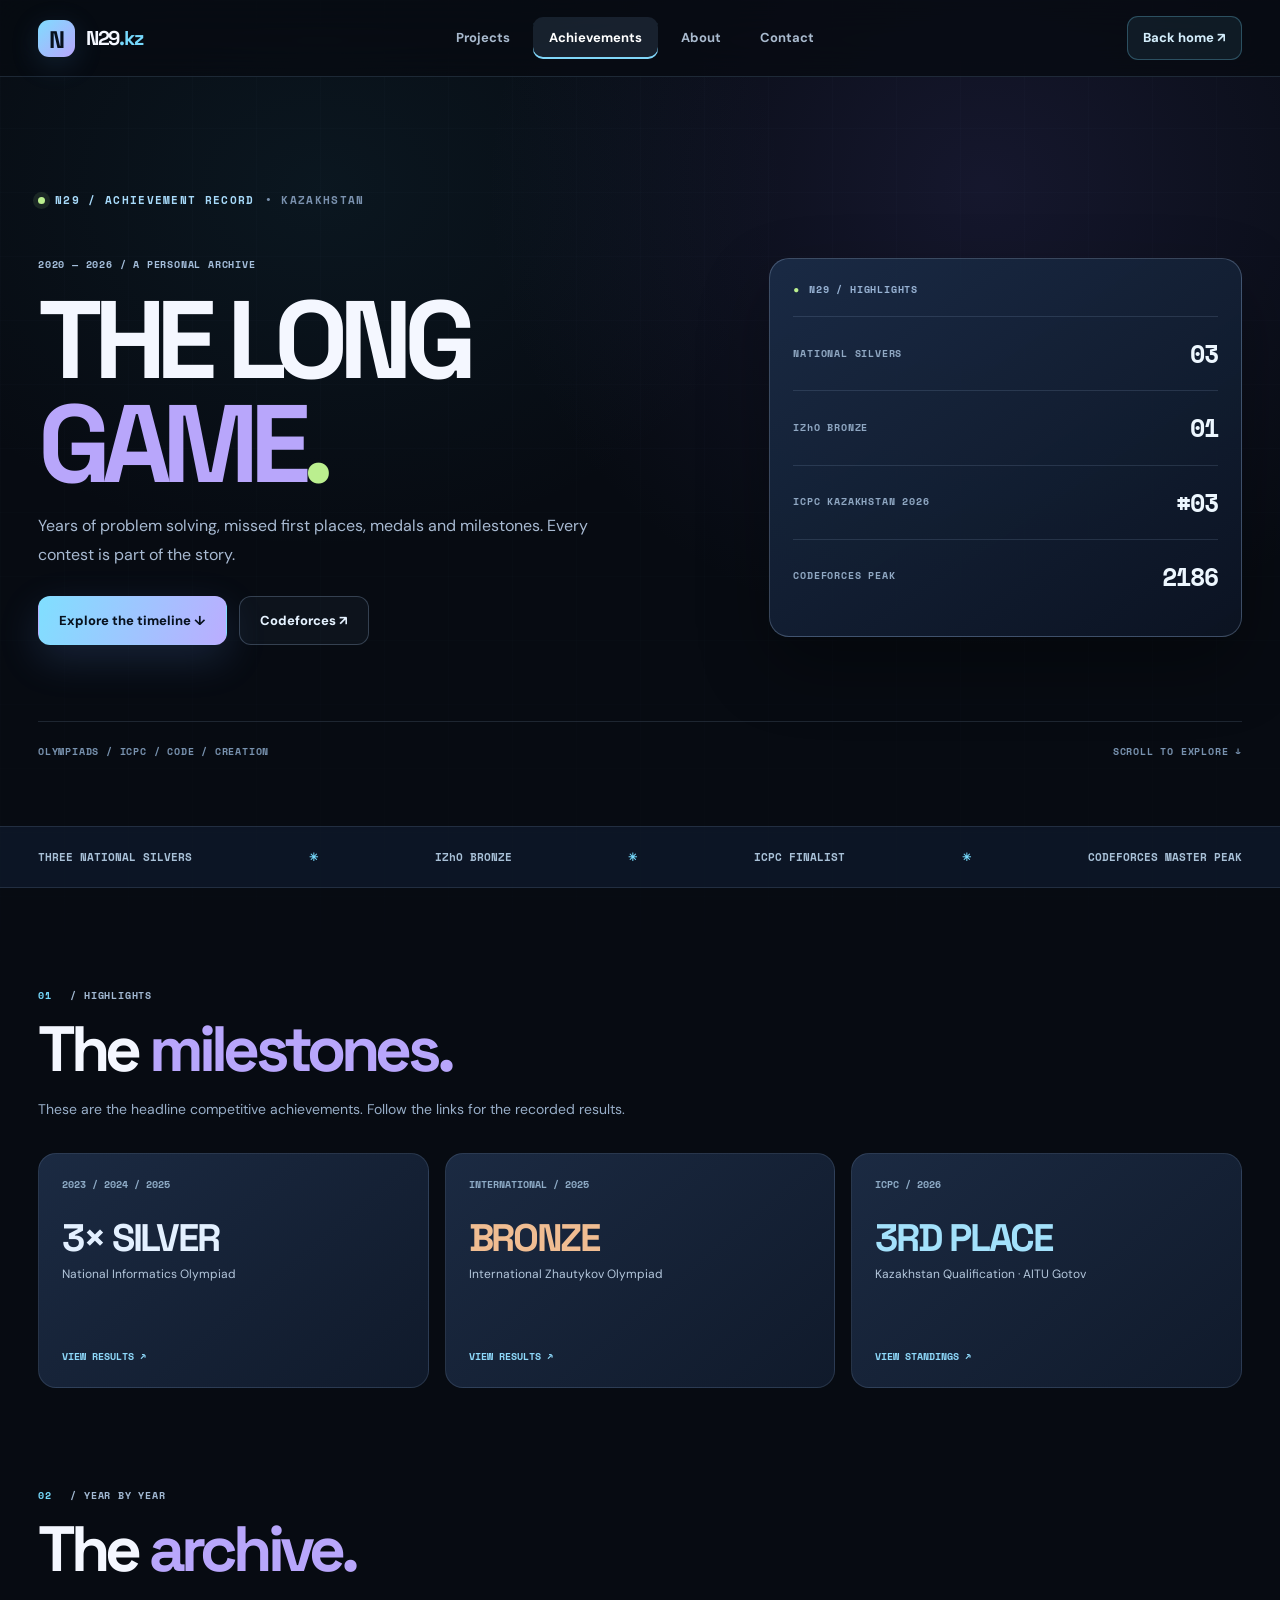
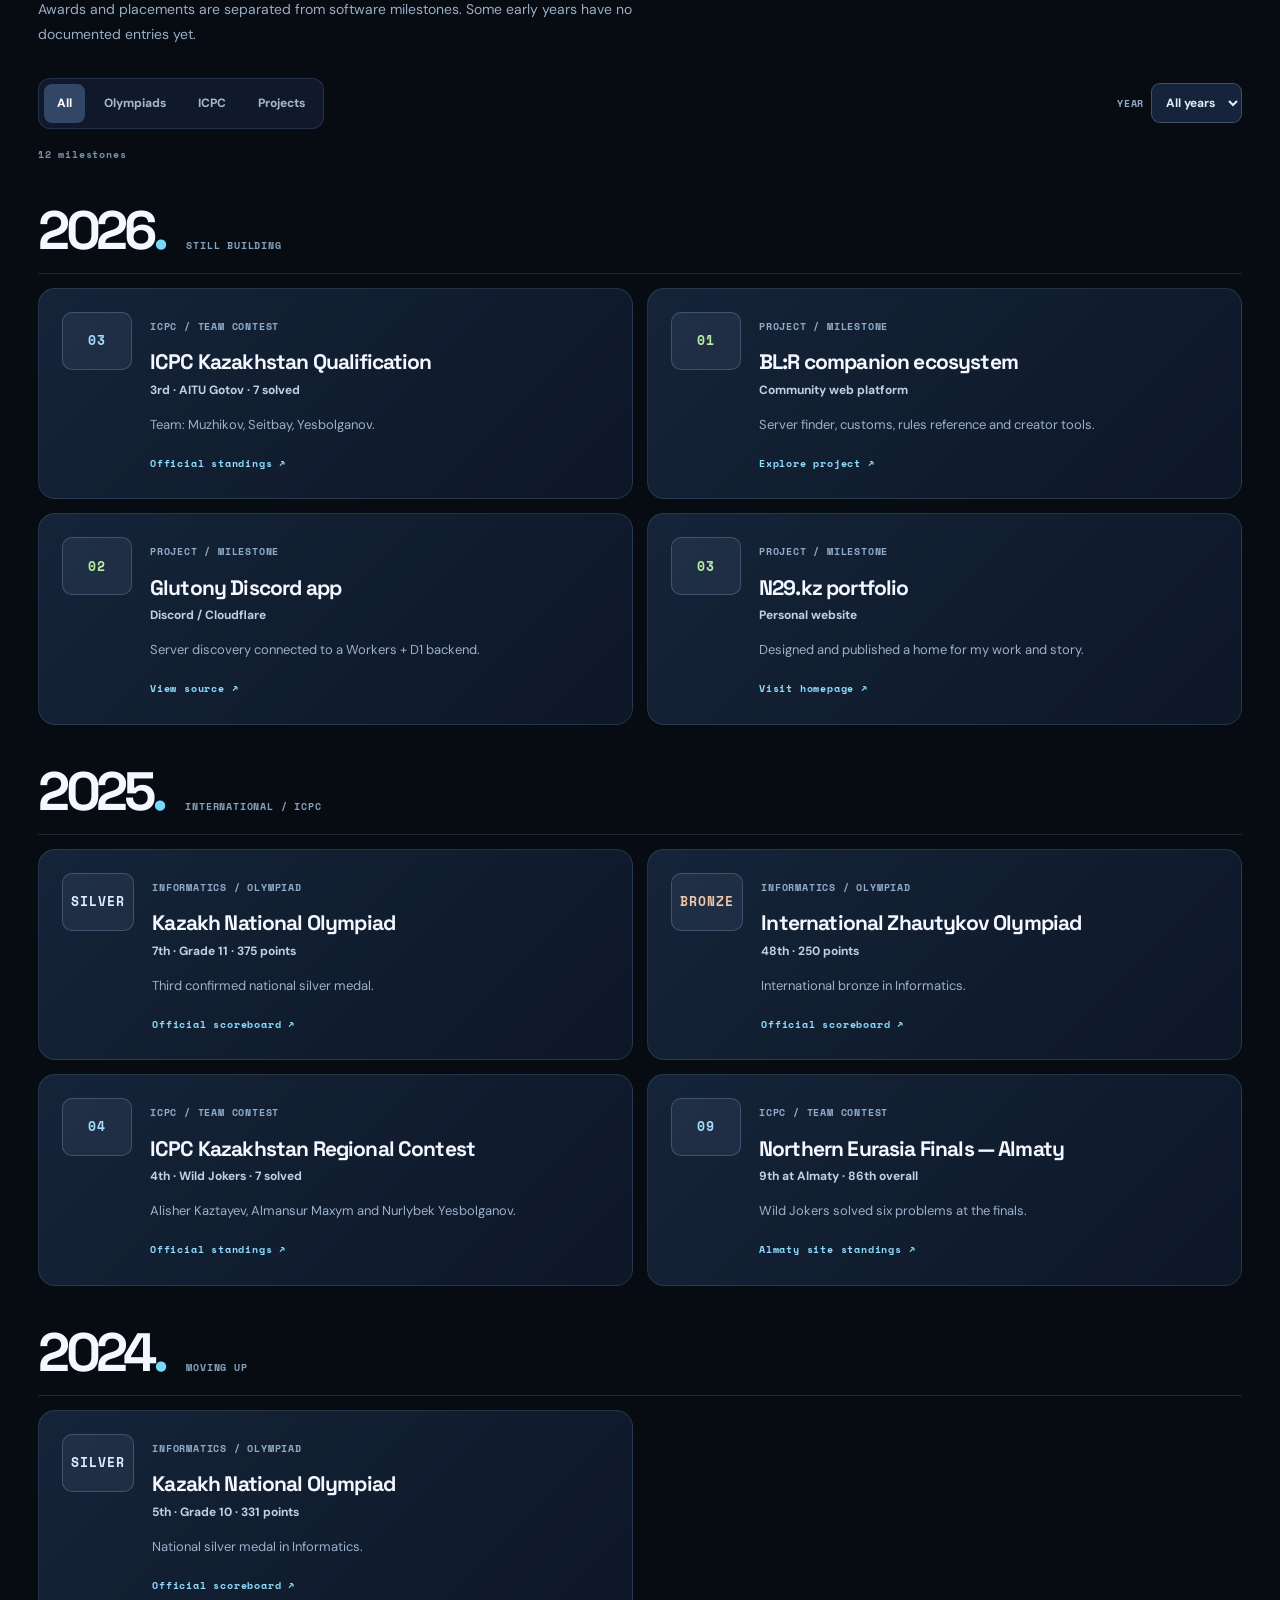
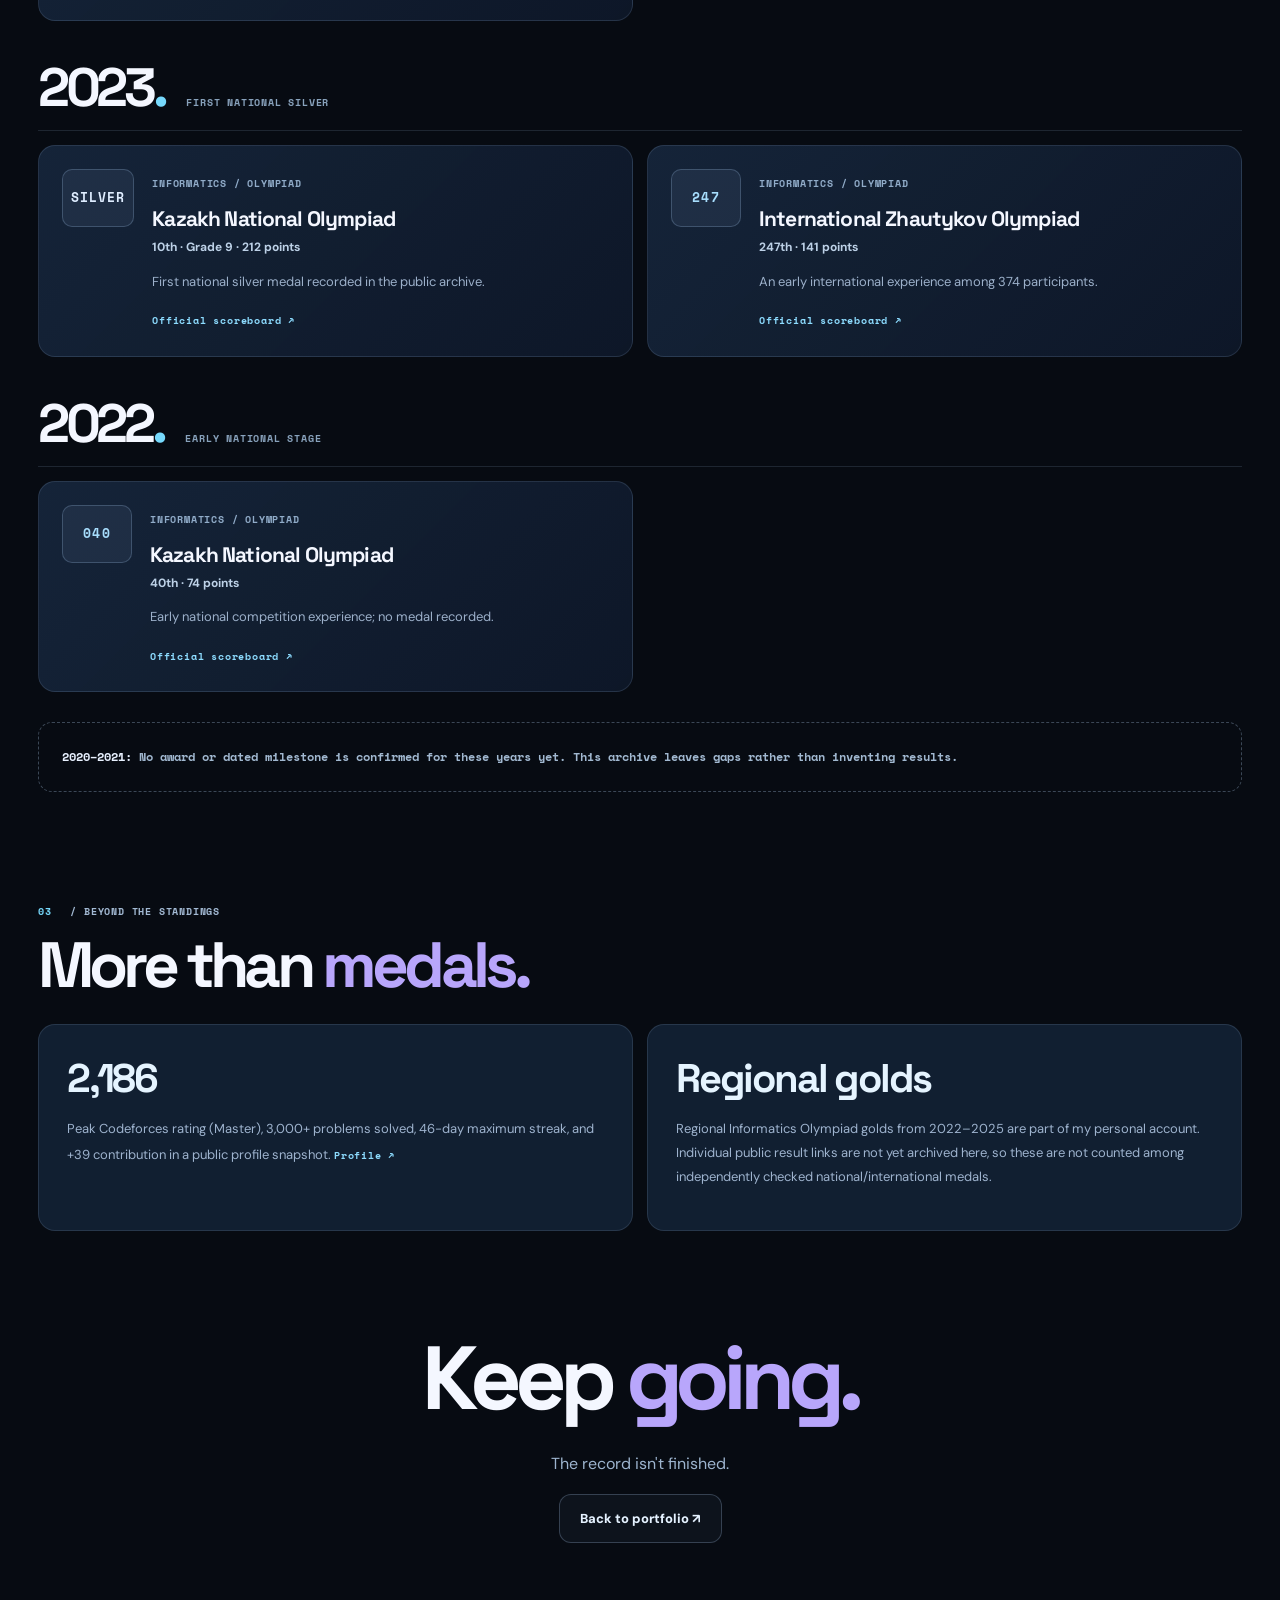
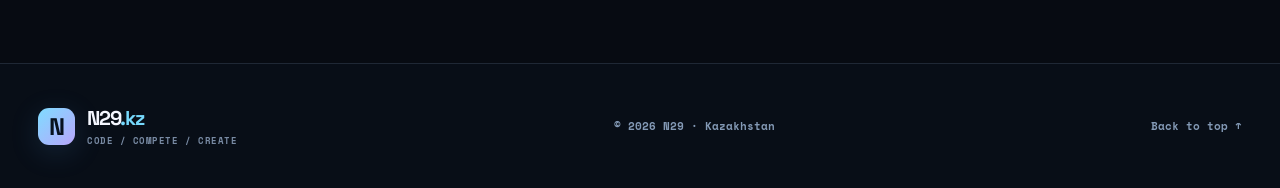
==== achievements/index.html @ 56d607f3 "Publish N29 achievements archive for 2020–2026" ====
<!doctype html><html lang="en"><head>
<meta charset="utf-8"><meta name="viewport" content="width=device-width,initial-scale=1"><meta name="color-scheme" content="dark"><meta name="theme-color" content="#070b12">
<meta name="description" content="Nurlybek Yesbolganov / N29: national silver medals, international bronze, ICPC results and projects — 2020 to 2026."><link rel="canonical" href="https://n29.kz/achievements/">
<meta property="og:type" content="website"><meta property="og:title" content="Achievements — N29"><meta property="og:url" content="https://n29.kz/achievements/"><meta property="og:image" content="https://n29.kz/assets/hunger.webp">
<title>Achievements / N29.kz</title><link rel="icon" type="image/svg+xml" href="/favicon.svg">
<link rel="preconnect" href="https://fonts.googleapis.com"><link rel="preconnect" href="https://fonts.gstatic.com" crossorigin>
<link href="https://fonts.googleapis.com/css2?family=DM+Sans:wght@400;500;600;700;800&family=Space+Grotesk:wght@400;500;600;700&family=Space+Mono:wght@400;700&display=swap" rel="stylesheet">
<link rel="stylesheet" href="/site.css?v=2"><link rel="stylesheet" href="/polish.css?v=3"><link rel="stylesheet" href="/achievements/achievements.css?v=1">
<script defer src="/achievements/achievements.js?v=1"></script></head>
<body class="achievements-page"><a class="skip" href="#main">Skip to achievements</a><div class="background-grid" aria-hidden="true"></div>
<header class="nav"><div class="wrap nav-inner"><a class="brand" href="/" aria-label="N29 homepage"><span class="brand-mark">N</span><span>N29<span class="brand-dot">.kz</span></span></a>
<nav class="nav-links" aria-label="Main navigation"><a href="/#work">Projects</a><a href="/achievements/" aria-current="page">Achievements</a><a href="/#about">About</a><a href="/#contact">Contact</a></nav>
<div class="nav-actions"><a class="nav-cta" href="/">Back home ↗</a></div></div></header>
<main id="main"><section class="wrap a-hero">
<div class="kicker"><span class="kicker-signal"></span> N29 / ACHIEVEMENT RECORD <span class="kicker-location">• KAZAKHSTAN</span></div>
<div class="a-hero-layout"><div><span class="a-eyebrow">2020 — 2026 / A PERSONAL ARCHIVE</span><h1>THE LONG<br><em>GAME<span class="point">.</span></em></h1>
<p class="a-intro">Years of problem solving, missed first places, medals and milestones. Every contest is part of the story.</p>
<div class="a-actions"><a class="button button-primary" href="#timeline">Explore the timeline ↓</a><a class="button button-outline" href="https://codeforces.com/profile/N29" target="_blank" rel="noopener noreferrer">Codeforces ↗</a></div></div>
<aside class="a-stats" aria-label="Achievement summary"><div class="a-stats-head">N29 / HIGHLIGHTS</div>
<div class="a-stats-row"><span>NATIONAL SILVERS</span><strong>03</strong></div>
<div class="a-stats-row"><span>IZhO BRONZE</span><strong>01</strong></div>
<div class="a-stats-row"><span>ICPC KAZAKHSTAN 2026</span><strong>#03</strong></div>
<div class="a-stats-row"><span>CODEFORCES PEAK</span><strong>2186</strong></div></aside></div>
<div class="a-hero-bottom"><span>OLYMPIADS / ICPC / CODE / CREATION</span><span>SCROLL TO EXPLORE ↓</span></div></section>
<div class="a-ticker"><div class="wrap"><span>THREE NATIONAL SILVERS</span><b>✳</b><span>IZhO BRONZE</span><b>✳</b><span>ICPC FINALIST</span><b>✳</b><span>CODEFORCES MASTER PEAK</span></div></div>
<section class="wrap a-section" aria-labelledby="highlights-title"><div class="a-section-meta"><b>01</b> / HIGHLIGHTS</div><h2 class="a-title" id="highlights-title">The <em>milestones.</em></h2>
<p class="a-section-desc">These are the headline competitive achievements. Follow the links for the recorded results.</p>
<div class="a-medals">
<a class="a-medal silver" href="https://scoreboard.bc-pf.org/en/results/informatics/national-olympiad/2025" target="_blank" rel="noopener noreferrer"><span>2023 / 2024 / 2025</span><strong>3× SILVER</strong><small>National Informatics Olympiad</small><i>VIEW RESULTS ↗</i></a>
<a class="a-medal bronze" href="https://scoreboard.bc-pf.org/en/results/informatics/international-zhautykov-olympiad/2025" target="_blank" rel="noopener noreferrer"><span>INTERNATIONAL / 2025</span><strong>BRONZE</strong><small>International Zhautykov Olympiad</small><i>VIEW RESULTS ↗</i></a>
<a class="a-medal icpc" href="https://esep-old.cpfed.kz/contest/8icpc26/ranking/" target="_blank" rel="noopener noreferrer"><span>ICPC / 2026</span><strong>3RD PLACE</strong><small>Kazakhstan Qualification · AITU Gotov</small><i>VIEW STANDINGS ↗</i></a></div></section>
<section class="wrap a-section" id="timeline" aria-labelledby="timeline-title"><div class="a-section-meta"><b>02</b> / YEAR BY YEAR</div><h2 class="a-title" id="timeline-title">The <em>archive.</em></h2>
<p class="a-section-desc">Awards and placements are separated from software milestones. Some early years have no documented entries yet.</p>
<div class="a-filters"><div class="a-categories" role="group" aria-label="Filter by achievement type">
<button type="button" aria-pressed="true" data-category-filter="all">All</button><button type="button" aria-pressed="false" data-category-filter="olympiad">Olympiads</button>
<button type="button" aria-pressed="false" data-category-filter="icpc">ICPC</button><button type="button" aria-pressed="false" data-category-filter="projects">Projects</button></div>
<label for="a-year-select">YEAR <select id="a-year-select"><option value="all">All years</option><option value="2026">2026</option><option value="2025">2025</option><option value="2024">2024</option><option value="2023">2023</option><option value="2022">2022</option><option value="2021">2021</option><option value="2020">2020</option></select></label></div>
<p class="a-count" id="a-count" aria-live="polite">12 milestones</p><div id="a-records"><section class="a-year" data-year-group="2026" aria-labelledby="year-2026"><div class="a-year-header"><h3 id="year-2026">2026<span>.</span></h3><span class="a-year-label">STILL BUILDING</span></div><div class="a-card-grid"><article class="a-card" data-achievement data-year="2026" data-category="icpc" data-type="place"><div class="a-rank">03</div><div class="a-card-body"><span class="a-tag">ICPC / TEAM CONTEST</span><h4>ICPC Kazakhstan Qualification</h4><small>3rd · AITU Gotov · 7 solved</small><p>Team: Muzhikov, Seitbay, Yesbolganov.</p><a class="a-proof" href="https://esep-old.cpfed.kz/contest/8icpc26/ranking/" target="_blank" rel="noopener noreferrer">Official standings ↗</a></div></article><article class="a-card" data-achievement data-year="2026" data-category="projects" data-type="project"><div class="a-rank">01</div><div class="a-card-body"><span class="a-tag">PROJECT / MILESTONE</span><h4>BL:R companion ecosystem</h4><small>Community web platform</small><p>Server finder, customs, rules reference and creator tools.</p><a class="a-proof" href="https://blr.n29.kz/" target="_blank" rel="noopener noreferrer">Explore project ↗</a></div></article><article class="a-card" data-achievement data-year="2026" data-category="projects" data-type="project"><div class="a-rank">02</div><div class="a-card-body"><span class="a-tag">PROJECT / MILESTONE</span><h4>Glutony Discord app</h4><small>Discord / Cloudflare</small><p>Server discovery connected to a Workers + D1 backend.</p><a class="a-proof" href="https://github.com/N29dev/Glutony" target="_blank" rel="noopener noreferrer">View source ↗</a></div></article><article class="a-card" data-achievement data-year="2026" data-category="projects" data-type="project"><div class="a-rank">03</div><div class="a-card-body"><span class="a-tag">PROJECT / MILESTONE</span><h4>N29.kz portfolio</h4><small>Personal website</small><p>Designed and published a home for my work and story.</p><a class="a-proof" href="https://n29.kz/" >Visit homepage ↗</a></div></article></div></section><section class="a-year" data-year-group="2025" aria-labelledby="year-2025"><div class="a-year-header"><h3 id="year-2025">2025<span>.</span></h3><span class="a-year-label">INTERNATIONAL / ICPC</span></div><div class="a-card-grid"><article class="a-card" data-achievement data-year="2025" data-category="olympiad" data-type="silver"><div class="a-rank">SILVER</div><div class="a-card-body"><span class="a-tag">INFORMATICS / OLYMPIAD</span><h4>Kazakh National Olympiad</h4><small>7th · Grade 11 · 375 points</small><p>Third confirmed national silver medal.</p><a class="a-proof" href="https://scoreboard.bc-pf.org/en/results/informatics/national-olympiad/2025" target="_blank" rel="noopener noreferrer">Official scoreboard ↗</a></div></article><article class="a-card" data-achievement data-year="2025" data-category="olympiad" data-type="bronze"><div class="a-rank">BRONZE</div><div class="a-card-body"><span class="a-tag">INFORMATICS / OLYMPIAD</span><h4>International Zhautykov Olympiad</h4><small>48th · 250 points</small><p>International bronze in Informatics.</p><a class="a-proof" href="https://scoreboard.bc-pf.org/en/results/informatics/international-zhautykov-olympiad/2025" target="_blank" rel="noopener noreferrer">Official scoreboard ↗</a></div></article><article class="a-card" data-achievement data-year="2025" data-category="icpc" data-type="place"><div class="a-rank">04</div><div class="a-card-body"><span class="a-tag">ICPC / TEAM CONTEST</span><h4>ICPC Kazakhstan Regional Contest</h4><small>4th · Wild Jokers · 7 solved</small><p>Alisher Kaztayev, Almansur Maxym and Nurlybek Yesbolganov.</p><a class="a-proof" href="https://neerc.ifmo.ru/archive/2025/kazakhstan/standings.html" target="_blank" rel="noopener noreferrer">Official standings ↗</a></div></article><article class="a-card" data-achievement data-year="2025" data-category="icpc" data-type="place"><div class="a-rank">09</div><div class="a-card-body"><span class="a-tag">ICPC / TEAM CONTEST</span><h4>Northern Eurasia Finals — Almaty</h4><small>9th at Almaty · 86th overall</small><p>Wild Jokers solved six problems at the finals.</p><a class="a-proof" href="https://nerc.itmo.ru/archive/2025/standings-kaz.html" target="_blank" rel="noopener noreferrer">Almaty site standings ↗</a></div></article></div></section><section class="a-year" data-year-group="2024" aria-labelledby="year-2024"><div class="a-year-header"><h3 id="year-2024">2024<span>.</span></h3><span class="a-year-label">MOVING UP</span></div><div class="a-card-grid"><article class="a-card" data-achievement data-year="2024" data-category="olympiad" data-type="silver"><div class="a-rank">SILVER</div><div class="a-card-body"><span class="a-tag">INFORMATICS / OLYMPIAD</span><h4>Kazakh National Olympiad</h4><small>5th · Grade 10 · 331 points</small><p>National silver medal in Informatics.</p><a class="a-proof" href="https://scoreboard.bc-pf.org/en/results/informatics/national-olympiad/2024" target="_blank" rel="noopener noreferrer">Official scoreboard ↗</a></div></article></div></section><section class="a-year" data-year-group="2023" aria-labelledby="year-2023"><div class="a-year-header"><h3 id="year-2023">2023<span>.</span></h3><span class="a-year-label">FIRST NATIONAL SILVER</span></div><div class="a-card-grid"><article class="a-card" data-achievement data-year="2023" data-category="olympiad" data-type="silver"><div class="a-rank">SILVER</div><div class="a-card-body"><span class="a-tag">INFORMATICS / OLYMPIAD</span><h4>Kazakh National Olympiad</h4><small>10th · Grade 9 · 212 points</small><p>First national silver medal recorded in the public archive.</p><a class="a-proof" href="https://scoreboard.bc-pf.org/en/results/informatics/national-olympiad/2023" target="_blank" rel="noopener noreferrer">Official scoreboard ↗</a></div></article><article class="a-card" data-achievement data-year="2023" data-category="olympiad" data-type="participation"><div class="a-rank">247</div><div class="a-card-body"><span class="a-tag">INFORMATICS / OLYMPIAD</span><h4>International Zhautykov Olympiad</h4><small>247th · 141 points</small><p>An early international experience among 374 participants.</p><a class="a-proof" href="https://scoreboard.bc-pf.org/en/results/informatics/international-zhautykov-olympiad/2023" target="_blank" rel="noopener noreferrer">Official scoreboard ↗</a></div></article></div></section><section class="a-year" data-year-group="2022" aria-labelledby="year-2022"><div class="a-year-header"><h3 id="year-2022">2022<span>.</span></h3><span class="a-year-label">EARLY NATIONAL STAGE</span></div><div class="a-card-grid"><article class="a-card" data-achievement data-year="2022" data-category="olympiad" data-type="participation"><div class="a-rank">040</div><div class="a-card-body"><span class="a-tag">INFORMATICS / OLYMPIAD</span><h4>Kazakh National Olympiad</h4><small>40th · 74 points</small><p>Early national competition experience; no medal recorded.</p><a class="a-proof" href="https://scoreboard.bc-pf.org/en/results/informatics/national-olympiad/2022" target="_blank" rel="noopener noreferrer">Official scoreboard ↗</a></div></article></div></section></div>
<div class="a-empty" id="a-empty" hidden><strong>No documented milestone for this selection yet.</strong><p>The earliest records are still incomplete.</p><button id="a-reset" type="button">Show all ↗</button></div>
<p class="a-note"><strong>2020–2021:</strong> No award or dated milestone is confirmed for these years yet. This archive leaves gaps rather than inventing results.</p></section>
<section class="wrap a-section" aria-labelledby="extra-title"><div class="a-section-meta"><b>03</b> / BEYOND THE STANDINGS</div><h2 class="a-title" id="extra-title">More than <em>medals.</em></h2>
<div class="a-extra-grid"><article class="a-extra-card"><strong>2,186</strong><p>Peak Codeforces rating (Master), 3,000+ problems solved, 46-day maximum streak, and +39 contribution in a public profile snapshot. <a class="a-proof" href="https://codeforces.com/profile/N29" target="_blank" rel="noopener noreferrer">Profile ↗</a></p></article>
<article class="a-extra-card"><strong>Regional golds</strong><p>Regional Informatics Olympiad golds from 2022–2025 are part of my personal account. Individual public result links are not yet archived here, so these are not counted among independently checked national/international medals.</p></article>
</div></section>
<section class="wrap a-ending"><h2>Keep <em>going.</em></h2><p>The record isn't finished.</p><a class="button button-outline" href="/">Back to portfolio ↗</a></section></main>
<footer class="footer"><div class="wrap footer-inner"><div class="footer-signature"><span class="brand-mark">N</span><span>N29<span class="point">.kz</span><small>CODE / COMPETE / CREATE</small></span></div><p>© <span id="year">2026</span> N29 · Kazakhstan</p><a href="#main">Back to top ↑</a></div></footer></body></html>
---- site.css ----
/* N29 / personal portfolio — visual foundation */
:root {
  --bg:#070b12; --bg2:#0c121e; --surface:#111a2a; --surface2:#142136;
  --line:rgba(187,214,250,.13); --line-strong:rgba(187,214,250,.25);
  --text:#f4f7ff; --muted:#98a9be; --soft:#c4d2e4;
  --cyan:#76d9fc; --lavender:#b8a6fb; --lime:#bbef8f;
  --mono:"Space Mono",ui-monospace,monospace; --heading:"Space Grotesk",sans-serif;
  --body:"DM Sans",sans-serif;
}
* {box-sizing:border-box}
html {scroll-behavior:smooth;scroll-padding-top:88px}
body {min-width:320px;margin:0;color:var(--text);background:var(--bg);font-family:var(--body);line-height:1.65;-webkit-font-smoothing:antialiased;overflow-x:clip}
a {color:inherit;text-decoration:none}
button {font:inherit;cursor:pointer}
img {display:block;max-width:100%}
::selection {background:rgba(118,217,252,.3);color:white}
:focus-visible {outline:3px solid var(--cyan);outline-offset:4px}
[hidden] {display:none!important}
.wrap {width:min(1220px,calc(100% - 76px));margin-inline:auto}
.skip {position:fixed;left:12px;top:-70px;padding:11px 15px;color:#08101c;background:var(--cyan);z-index:100;border-radius:10px;font-weight:800}
.skip:focus {top:12px}
.scroll-progress {position:fixed;left:0;top:0;width:0;height:3px;background:linear-gradient(90deg,var(--cyan),var(--lavender),var(--lime));z-index:200;pointer-events:none}
.background-grid {position:absolute;z-index:-1;pointer-events:none;inset:0 0 auto;height:1180px;
 background:radial-gradient(ellipse 52% 56% at 77% 17%,rgba(79,72,155,.20),transparent 75%),
 radial-gradient(ellipse 52% 47% at 25% 17%,rgba(37,107,132,.12),transparent 70%);}
.background-grid:after {content:"";position:absolute;inset:0;opacity:.27;
 background-image:linear-gradient(rgba(169,212,255,.06) 1px,transparent 1px),linear-gradient(90deg,rgba(169,212,255,.06) 1px,transparent 1px);
 background-size:64px 64px;mask-image:linear-gradient(#000 0%,rgba(0,0,0,.7) 54%,transparent 100%);}

/* Navigation */
.nav {position:sticky;top:0;z-index:60;background:rgba(7,11,18,.77);border-bottom:1px solid rgba(180,212,255,.09);backdrop-filter:blur(19px);-webkit-backdrop-filter:blur(19px)}
.nav-inner {display:flex;justify-content:space-between;align-items:center;gap:30px;min-height:76px}
.brand {display:flex;align-items:center;gap:11px;font-family:var(--heading);font-size:20px;font-weight:700;letter-spacing:-.065em;white-space:nowrap}
.brand-mark {width:37px;height:37px;display:grid;place-items:center;border-radius:11px;background:linear-gradient(135deg,#7fdcff,#b8a6fb);color:#07111e;font-family:var(--heading);font-size:24px;font-weight:700;box-shadow:0 7px 29px rgba(76,139,204,.18)}
.brand-dot,.point {color:var(--cyan)}
.nav-links {display:flex;align-items:center;gap:7px;margin-inline:auto}
.nav-links a {font-size:13px;font-weight:700;color:#a9bace;padding:10px 16px;border-radius:10px;transition:color .18s,background .18s}
.nav-links a:hover,.nav-links a[aria-current="location"] {color:#f8fbff;background:rgba(149,187,246,.10)}
.nav-cta {display:inline-flex;align-items:center;gap:16px;background:rgba(117,217,251,.08);color:#d3edfb;border:1px solid rgba(117,217,251,.28);padding:10px 15px;border-radius:11px;font-weight:800;font-size:13px;white-space:nowrap;transition:background .2s,border-color .2s}
.nav-cta:hover {background:rgba(117,217,251,.16);border-color:rgba(117,217,251,.5)}

/* First screen */
.hero {min-height:min(870px,calc(100svh - 77px));display:grid;grid-template-columns:minmax(0,1.06fr) minmax(320px,.76fr);column-gap:clamp(28px,5vw,95px);row-gap:30px;align-items:center;position:relative;padding-top:68px;padding-bottom:89px}
.hero-copy {min-width:0;position:relative;z-index:2}
.kicker,.eyebrow,.hero-intro,.contact-kicker {font:700 11px/1.6 var(--mono);letter-spacing:.12em}
.kicker {display:flex;align-items:center;gap:10px;color:#a7dafa;flex-wrap:wrap}
.kicker-signal,.online-pip {width:7px;height:7px;border-radius:50%;background:var(--lime);box-shadow:0 0 0 5px rgba(187,239,143,.10);display:inline-block;flex-shrink:0}
.kicker-location {color:#7a91ae;white-space:nowrap}
.hero-intro {margin:42px 0 9px;color:#9badc9}
.hero h1 {margin:0;font:700 clamp(62px,7.6vw,116px)/.99 var(--heading);letter-spacing:-.095em;max-width:800px}
.hero h1 em {font-style:normal;color:var(--lavender)}
.hero h1 em .point {color:var(--lime)}
.hero-text {max-width:548px;margin:29px 0 0;font-size:16px;line-height:1.85;color:#a9bbd2}
.hero-actions {display:flex;align-items:center;flex-wrap:wrap;gap:12px;margin-top:32px}
.button {display:inline-flex;justify-content:center;align-items:center;gap:20px;min-height:49px;padding:13px 20px;border:1px solid transparent;border-radius:12px;font-size:13px;font-weight:800;transition:transform .2s,filter .2s,background .2s,border-color .2s}
.button:hover {transform:translateY(-3px)}
.button-primary {background:linear-gradient(110deg,#80dfff,#bbadff);color:#07111e;box-shadow:0 14px 40px rgba(98,144,229,.19)}
.button-outline {color:#e5f2ff;background:rgba(166,195,244,.045);border-color:rgba(178,209,251,.24)}
.button-outline:hover {background:rgba(166,195,244,.12);border-color:rgba(178,209,251,.43)}
.hero-tags {display:flex;gap:9px;flex-wrap:wrap;margin-top:37px}
.hero-tags span {font:600 11px var(--mono);color:#92a7c1;border:1px solid rgba(186,211,246,.13);border-radius:99px;padding:7px 11px;background:rgba(14,25,42,.47)}
.hero-art {align-self:center;position:relative;min-width:0;max-width:475px;width:100%;justify-self:end}
.art-outer {position:relative;width:100%;aspect-ratio:3/4.2;max-height:585px;overflow:hidden;background:#e8e5db;border:1px solid rgba(194,218,255,.19);border-radius:10px 90px 10px 90px;box-shadow:0 34px 96px rgba(0,0,0,.4),0 0 0 9px rgba(166,195,248,.025);isolation:isolate;transform:rotate(2deg);transition:transform .4s ease}
.art-outer:hover {transform:rotate(0deg) translateY(-4px)}
.art-image-wrap {position:absolute;inset:0;background:#05070a;overflow:hidden}
.art-image-wrap picture {display:block;width:100%;height:100%}
.art-image-wrap img {width:100%;height:100%;object-fit:cover;object-position:center 49%;filter:contrast(1.035);transition:transform .7s ease}
.art-outer:hover .art-image-wrap img {transform:scale(1.045)}
.art-overlay {position:absolute;inset:0;pointer-events:none;background:linear-gradient(180deg,rgba(6,11,20,.02) 25%,transparent 55%,rgba(6,10,21,.82) 100%)}
.art-outer:after {content:"";position:absolute;inset:0;pointer-events:none;mix-blend-mode:overlay;background:repeating-linear-gradient(to bottom,transparent,transparent 4px,rgba(0,0,0,.10) 5px);opacity:.25}
.art-corner {position:absolute;z-index:2;width:38px;height:38px;border-color:var(--lime);border-style:solid;pointer-events:none}
.art-corner-a {top:18px;left:18px;border-width:2px 0 0 2px}
.art-corner-b {bottom:18px;right:18px;border-width:0 2px 2px 0}
.art-vertical {position:absolute;right:16px;top:90px;writing-mode:vertical-rl;color:#f4f7f9;text-shadow:0 1px 5px #07101f;font:700 10px var(--mono);letter-spacing:.16em}
.art-index {position:absolute;bottom:24px;left:25px;display:flex;flex-direction:column;gap:5px;text-shadow:0 3px 9px #0d111a}
.art-index span {color:#e5eaff;font:700 10px var(--mono);letter-spacing:.14em}
.art-index strong {color:white;font:700 clamp(30px,5vw,58px)/1 var(--heading);letter-spacing:-.07em}
.art-bottom {display:flex;justify-content:space-between;flex-wrap:wrap;gap:15px;margin-top:25px;color:#8c9fb8;font:700 9px var(--mono);letter-spacing:.12em}
.art-caption {display:flex;align-items:center;gap:10px}
.art-caption .online-pip {width:6px;height:6px}
.hero-scroll {position:absolute;left:0;bottom:25px;color:#748ca8;display:inline-flex;align-items:center;gap:15px;font:700 10px var(--mono);letter-spacing:.16em;transition:color .2s}
.hero-scroll:hover {color:var(--cyan)}
.hero-scroll span {font-size:18px;color:var(--cyan);letter-spacing:0}

/* Graphic ticker */
.marquee {overflow:hidden;border-top:1px solid var(--line);border-bottom:1px solid var(--line);background:rgba(15,26,44,.58)}
.marquee-inner {display:flex;justify-content:space-between;align-items:center;gap:18px;min-height:76px;white-space:nowrap;font:700 11px var(--mono);letter-spacing:.07em;color:#9eb5d0}
.marquee-inner i {color:var(--cyan);font-size:20px;font-style:normal}

/* Shared editorial section styles */
.section {padding-top:125px;padding-bottom:128px;scroll-margin-top:75px}
.eyebrow {display:flex;gap:15px;align-items:center;color:#a4b6d1}
.eyebrow span {color:var(--cyan)}
.section-header {display:flex;align-items:end;justify-content:space-between;gap:40px;margin:24px 0 32px}
.section h2 {margin:16px 0 0;font:700 clamp(38px,5vw,64px)/1.1 var(--heading);letter-spacing:-.075em}
.section h2 em {font-style:normal;color:var(--lavender)}
.section-header p {max-width:340px;color:#95a9c1;font-size:14px;line-height:1.85;margin:0 0 3px}
.work-toolbar {display:flex;justify-content:space-between;align-items:center;gap:18px;margin:35px 0 21px}
.filter-list {display:inline-flex;flex-wrap:wrap;gap:6px;padding:5px;border-radius:13px;background:rgba(20,36,60,.55);border:1px solid var(--line)}
.filter {border:0;border-radius:9px;background:transparent;padding:10px 17px;color:#91a7c3;font:700 12px var(--body);transition:background .15s,color .15s}
.filter:hover:not(.active) {background:rgba(255,255,255,.07);color:#cdddf1}
.filter.active {background:#324667;color:#f0f8ff;box-shadow:0 3px 12px rgba(0,0,0,.17)}
.result-count {font:700 11px var(--mono);color:#7890ad}

/* Projects */
.project-grid {display:grid;grid-template-columns:repeat(3,minmax(0,1fr));gap:16px}
.project {position:relative;min-width:0;min-height:348px;display:flex;flex-direction:column;overflow:hidden;border:1px solid var(--line);
 border-radius:20px;background:linear-gradient(145deg,rgba(21,34,56,.9),rgba(12,20,35,.94));transition:transform .22s,border-color .22s,box-shadow .22s}
.project:hover {transform:translateY(-5px);border-color:rgba(117,217,251,.48);box-shadow:0 18px 42px rgba(0,0,0,.18)}
.project-top {display:flex;justify-content:space-between;align-items:center;gap:15px;padding:18px 21px 0;position:relative;z-index:2}
.project-num {color:#7e96b3;font:700 10px var(--mono);letter-spacing:.1em}
.project-arrow {width:35px;height:35px;border:1px solid rgba(174,206,255,.19);border-radius:10px;display:grid;place-items:center;color:#c5e9ff;transition:background .18s,color .18s,transform .18s}
.project:hover .project-arrow {background:var(--cyan);color:#081323;transform:rotate(45deg)}
.project-body {padding:0 22px 24px;margin-top:auto;position:relative;z-index:2}
.project-type {display:block;color:#7cccf4;font:700 10px var(--mono);letter-spacing:.1em;margin-bottom:8px}
.project h3 {font:700 24px/1.2 var(--heading);letter-spacing:-.05em;margin:0 0 10px}
.project p {color:#98adc6;font-size:13px;line-height:1.7;margin:0 0 19px}
.project-pills {display:flex;gap:6px;flex-wrap:wrap}
.project-pills span {padding:5px 8px;border:1px solid rgba(162,200,255,.12);border-radius:6px;color:#a7bad1;font:700 10px var(--mono)}
.project-featured {grid-column:span 2;grid-row:span 1;min-height:470px;background:linear-gradient(145deg,#182d48,#101b30 75%)}
.project-featured .project-body {max-width:540px;padding:0 28px 28px}
.project-featured h3 {font-size:34px}
.project-featured p {max-width:465px}
.project-featured .project-top {padding:23px 27px 0}
.project-art {position:relative;overflow:hidden}
.project-art-globe {position:absolute;inset:0;opacity:.82;pointer-events:none;
 background:radial-gradient(circle at 70% 36%,rgba(81,130,188,.27),transparent 34%)}
.planet {position:absolute;right:8%;top:13%;width:300px;height:300px;border-radius:50%;
 background:radial-gradient(circle at 38% 33%,rgba(134,215,245,.75),rgba(53,98,149,.35) 40%,rgba(14,29,55,.6) 71%),
 repeating-linear-gradient(to right,transparent 0 17px,rgba(183,225,255,.2) 18px,transparent 19px);
 box-shadow:inset -35px -12px 60px rgba(6,15,35,.76),0 0 70px rgba(90,166,239,.13);border:1px solid rgba(171,220,255,.25);transform:rotate(-17deg)}
.planet:before {content:"";position:absolute;inset:0;border-radius:50%;background:repeating-linear-gradient(0deg,transparent 0 35px,rgba(128,206,255,.14) 36px,transparent 37px)}
.planet span {position:absolute;left:50%;top:45%;transform:translate(-50%,-50%);color:rgba(220,247,255,.86);font:700 48px var(--heading);letter-spacing:-.12em;text-shadow:0 0 28px rgba(78,172,225,.6)}
.orbit {position:absolute;right:-8%;top:4%;width:570px;height:350px;border:1px solid rgba(103,217,255,.23);border-radius:50%;transform:rotate(-29deg)}
.orbit-two {transform:rotate(35deg);border-color:rgba(183,165,252,.23)}
.orbit-star {position:absolute;color:#a6e7ff;font-size:24px}
.star-one {right:13%;top:14%}.star-two {right:52%;top:31%}
.project-bot {background:linear-gradient(145deg,#1e264b,#141a32 75%);min-height:470px}
.project-art-terminal {margin:22px 20px 25px;padding:0 0 16px;border-radius:12px;border:1px solid rgba(164,180,244,.19);background:#0c1222;transform:rotate(-3deg);box-shadow:0 18px 22px rgba(0,0,0,.2)}
.terminal-chrome {height:31px;background:#1d2740;border-bottom:1px solid rgba(174,204,255,.1);padding:12px 10px;display:flex;gap:5px}
.terminal-chrome i {width:6px;height:6px;border-radius:50%;background:#4d6080}
.terminal-chrome i:first-child {background:#ff9f9f}.terminal-chrome i:nth-child(2) {background:#ffe39f}.terminal-chrome i:nth-child(3) {background:#9be8c0}
.terminal-line {padding:9px 13px 0;color:#91a6d2;font:700 10px/1.6 var(--mono)}
.terminal-line b {color:#7cddff}
.terminal-good {color:#83deae}.terminal-good span {animation:blink 1.2s steps(1) infinite}
@keyframes blink {50% {opacity:0}}
.project-symbol {margin:33px 20px 28px;min-height:72px;display:flex;align-items:center;justify-content:flex-start;position:relative}
.project-symbol span {font:700 77px/1 var(--heading);letter-spacing:-.12em;color:#97cfff;text-shadow:0 0 50px rgba(118,217,252,.2);transition:transform .24s}
.project:hover .project-symbol span {transform:rotate(-6deg) scale(1.05)}
.symbol-target span {color:#9fe5c4}
.symbol-graph span {font-family:var(--heading);font-size:68px;color:#c2b1ff}
.symbol-geometry span {color:#c5cbff}
.symbol-video span {color:#ffd3a7}
.all-work {display:flex;width:100%;align-items:center;justify-content:center;gap:16px;
 padding:20px 22px;margin-top:17px;border:1px solid var(--line);border-radius:13px;color:#c0d6ed;font:700 13px var(--body);transition:background .18s}
.all-work:hover {background:rgba(118,217,252,.08);color:#fff}

/* About */
.about-section {background:linear-gradient(135deg,rgba(17,28,48,.85),rgba(11,19,34,.92));border-block:1px solid var(--line)}
.about-grid {display:grid;grid-template-columns:.87fr 1fr;gap:clamp(42px,9vw,140px);margin-top:25px;align-items:start}
.about-heading h2 {margin:0;font-size:clamp(50px,6vw,79px)}
.about-big {margin:32px 0 0;max-width:480px;font:500 clamp(19px,2.4vw,26px)/1.48 var(--heading);letter-spacing:-.035em;color:#e0e7f4}
.about-content {padding-top:8px}
.about-content>p {font-size:16px;line-height:1.95;color:#9fb1cb;margin:0 0 21px}
.about-content>p strong {color:#f0f4ff;font-weight:700}
.about-facts {margin-top:38px;border-top:1px solid var(--line)}
.about-facts>div {display:grid;grid-template-columns:128px 1fr;gap:20px;border-bottom:1px solid var(--line);padding:16px 0;align-items:center}
.about-facts span {font:700 10px var(--mono);letter-spacing:.08em;color:#7d99b7}
.about-facts strong {font-size:14px;font-weight:700;color:#d2dfef}
.inline-link {display:inline-flex;align-items:center;gap:12px;margin-top:26px;font-size:13px;font-weight:800;color:var(--cyan);border-bottom:1px solid rgba(118,217,252,.45);padding-bottom:5px}
.inline-link:hover {color:#fff}

/* Contact */
.contact-card {display:grid;grid-template-columns:1fr .85fr;gap:50px;margin-top:25px;padding:48px;min-height:460px;background:linear-gradient(125deg,rgba(23,41,67,.96),rgba(17,26,46,.94));border:1px solid var(--line-strong);border-radius:25px;position:relative;overflow:hidden}
.contact-card:before {content:"";position:absolute;left:-180px;bottom:-350px;width:600px;height:600px;border-radius:50%;background:radial-gradient(circle,rgba(61,119,181,.19),transparent 70%);pointer-events:none}
.contact-copy,.contact-links {position:relative;z-index:1}
.contact-kicker {color:#7bd3f2;margin:3px 0 0}
.contact-copy h2 {font-size:clamp(42px,5vw,67px);margin:30px 0 18px}
.contact-copy>p:not(.contact-kicker) {color:#9eafc8;font-size:15px;line-height:1.8;max-width:365px}
.contact-actions {display:flex;align-items:center;gap:10px;flex-wrap:wrap;margin-top:31px}
.contact-actions .button {padding-inline:16px}
.contact-links {display:flex;flex-direction:column}
.contact-links a {display:grid;grid-template-columns:1fr auto 14px;gap:13px;align-items:center;min-height:61px;border-bottom:1px solid rgba(181,208,247,.12);transition:color .18s,padding .18s}
.contact-links a:first-child {border-top:1px solid rgba(181,208,247,.12)}
.contact-links a:hover {padding-left:8px}
.contact-links span {font:700 16px var(--heading);letter-spacing:-.035em}
.contact-links b {font-size:11px;color:#7894b5;font-weight:600;white-space:nowrap}
.contact-links i {font-style:normal;color:#83d0ed;font-size:18px}
.footer {border-top:1px solid var(--line);background:#080e17}
.footer-inner {min-height:124px;display:flex;justify-content:space-between;align-items:center;gap:24px}
.footer-signature {display:flex;align-items:center;gap:12px;font:700 20px var(--heading);letter-spacing:-.06em}
.footer-signature small {display:block;color:#798ba4;font:700 9px var(--mono);letter-spacing:.06em;margin-top:3px}
.footer-inner p,.footer-inner a {font:700 11px var(--mono);color:#8399b5}
.footer-inner a:hover {color:var(--cyan)}

/* Responsive */
@media(max-width:1100px) {
 .hero {grid-template-columns:minmax(0,1fr) minmax(290px,.8fr);column-gap:30px}
 .hero h1 {font-size:clamp(56px,7.3vw,84px)}
 .hero-text {font-size:15px}
 .project-grid {grid-template-columns:repeat(2,minmax(0,1fr))}
 .project-featured {grid-column:span 1}
 .project-featured,.project-bot {min-height:465px}
 .project-featured h3 {font-size:28px}
 .planet {width:240px;height:240px;right:-5%;top:18%}
 .contact-card {gap:30px;padding:34px}
 .contact-links b {display:none}
 .contact-links a {grid-template-columns:1fr 14px}
}
@media(max-width:750px) {
 .wrap {width:calc(100% - 36px)}
 .nav-inner {min-height:67px;gap:10px}
 .nav-links {gap:0;margin:0}
 .nav-links a {font-size:12px;padding:8px 9px}
 .nav-cta {display:none}
 .hero {grid-template-columns:1fr;min-height:auto;padding-top:72px;padding-bottom:75px;gap:42px}
 .hero-intro {margin-top:30px}
 .hero h1 {font-size:clamp(59px,12vw,100px)}
 .hero-art {width:min(80%,440px);justify-self:center}
 .hero-scroll {left:0;bottom:18px}
 .marquee-inner {width:max-content;gap:24px;min-height:63px;justify-content:flex-start}
 .marquee-inner span {font-size:10px}
 .section {padding-top:85px;padding-bottom:85px}
 .section-header {align-items:start;flex-direction:column;gap:12px}
 .project-grid {grid-template-columns:repeat(2,minmax(0,1fr));gap:11px}
 .project {min-height:330px}
 .project-featured,.project-bot {min-height:435px}
 .project-featured .project-body {padding:0 20px 23px}
 .project-body {padding:0 18px 21px}
 .project h3 {font-size:22px}
 .project-featured h3 {font-size:24px}
 .project p {font-size:12px}
 .planet {width:200px;height:200px}
 .project-art-terminal {margin-inline:12px}
 .about-grid {grid-template-columns:1fr;gap:35px}
 .about-big {margin-top:20px}
 .contact-card {grid-template-columns:1fr}
 .contact-links b {display:inline}
 .contact-links a {grid-template-columns:1fr auto 14px}
}
@media(max-width:530px) {
 .wrap {width:calc(100% - 30px)}
 .brand {gap:7px;font-size:18px}
 .brand-mark {width:33px;height:33px;font-size:21px}
 .nav-links a {font-size:11px;padding:8px 7px}
 .hero {padding-top:53px;gap:35px}
 .kicker {font-size:9px}
 .kicker-location {display:none}
 .hero-intro {font-size:9px;letter-spacing:.09em}
 .hero h1 {font-size:clamp(52px,13vw,72px)}
 .hero-text {font-size:14px;line-height:1.8;margin-top:23px}
 .hero-actions {margin-top:25px}
 .button {font-size:12px;padding:11px 14px;min-height:45px;gap:9px}
 .hero-tags {gap:6px;margin-top:25px}
 .hero-tags span {font-size:9px;padding:6px 9px}
 .hero-art {width:min(91%,370px)}
 .art-outer {border-radius:9px 70px 9px 70px}
 .art-vertical {font-size:9px}
 .hero-scroll {font-size:9px}
 .marquee-inner {gap:17px}
 .section h2 {font-size:clamp(34px,9vw,48px)}
 .section-header p {font-size:13px}
 .work-toolbar {margin-top:28px;gap:8px;flex-wrap:wrap}
 .filter-list {width:100%;justify-content:space-between}
 .filter {flex:1;font-size:11px;padding:9px 6px}
 .result-count {margin-left:auto}
 .project-grid {grid-template-columns:1fr;gap:12px}
 .project,.project-featured,.project-bot {min-height:325px}
 .project-featured {min-height:425px}
 .project-bot {min-height:395px}
 .planet {width:250px;height:250px;right:1%}
 .project-art-terminal {margin-inline:22px}
 .project-symbol {min-height:55px;margin-top:25px;margin-bottom:12px}
 .project-symbol span {font-size:66px}
 .about-facts>div {grid-template-columns:100px 1fr;gap:12px}
 .about-facts span {font-size:9px}
 .about-facts strong {font-size:12px}
 .about-content>p {font-size:14px}
 .contact-card {padding:23px 18px;gap:30px;border-radius:18px}
 .contact-copy h2 {margin-top:20px}
 .contact-copy>p:not(.contact-kicker) {font-size:13px}
 .contact-actions {margin-top:22px}
 .contact-links a {min-height:56px}
 .contact-links span {font-size:14px}
 .contact-links b {font-size:10px}
 .footer-inner {flex-wrap:wrap;justify-content:space-between;padding:28px 0;min-height:0}
 .footer-signature {width:100%}
 .footer-inner p,.footer-inner a {font-size:10px}
}
@media(prefers-reduced-motion:reduce) {
 *,*::before,*::after {scroll-behavior:auto!important;animation:none!important;transition:none!important}
}

/* Curated portfolio: one flagship plus two active companion projects. */
.project-featured{grid-column:span 2;grid-row:span 2;min-height:650px}
.project-bot,.project-creator{min-height:315px}
.project-creator{background:linear-gradient(140deg,#272442,#101d33 80%)}
.project-creator .project-symbol{margin:10px 22px 8px;min-height:49px}
.project-creator .project-symbol span{font-size:53px}
.project-featured .planet{width:335px;height:335px;right:11%;top:15%}
@media(max-width:1100px){
 .project-featured{grid-column:1/-1;grid-row:auto;min-height:470px}
 .project-bot,.project-creator{min-height:345px}
 .project-featured .planet{width:270px;height:270px;right:11%;top:13%}
}
@media(max-width:750px){
 .project-featured{min-height:445px}
 .project-bot,.project-creator{min-height:350px}
}
@media(max-width:530px){
 .project-featured{grid-column:auto;grid-row:auto;min-height:430px}
 .project-bot,.project-creator{min-height:325px}
 .project-featured .planet{width:240px;height:240px;right:0;top:16%}
}


/* Glutony app is installable; make the installation action unmistakable. */
.project-bot-badge {
  font:700 10px var(--mono);letter-spacing:.1em;color:#b5e7ff;
  padding:7px 10px;border-radius:8px;background:rgba(114,169,253,.12);
  border:1px solid rgba(167,198,255,.2);
}
.project-cta-row {display:flex;align-items:center;gap:9px;flex-wrap:wrap;margin-top:20px;}
.project-cta-row a {display:inline-flex;align-items:center;justify-content:center;
  min-height:38px;border-radius:9px;padding:9px 12px;font-size:11px;font-weight:800;
  transition:background .15s,transform .15s,border-color .15s;}
.project-cta-row a:hover {transform:translateY(-2px);}
.project-install {background:linear-gradient(110deg,#7edafa,#b3a9ff);color:#0a1624;}
.project-source {border:1px solid rgba(169,196,247,.25);color:#d2e8ff;background:rgba(145,175,240,.08);}
.project-source:hover {background:rgba(145,175,240,.16);}
@media(max-width:530px) {
 .project-cta-row a {flex:1;}
}
@media(prefers-reduced-motion:reduce) {
 .project-cta-row a:hover {transform:none}
}
---- polish.css ----
/* N29.KZ / STUDIO EDITION
   Refinements are layered on top of site.css to avoid changes to site data,
   project URLs, and the source artwork. Keep motion optional and keyboard paths intact. */

:root {
  --accent-gold: #f3dbab;
  --glass: rgba(20, 34, 57, .82);
}

/* Small details make the site feel like one system. */
body { text-rendering: optimizeLegibility; }
.nav {border-bottom-color:rgba(160,207,255,.15);}
.nav-inner {gap:18px;}
.nav-actions {display:flex;align-items:center;gap:9px;}
.command-trigger {
  display:inline-flex;align-items:center;gap:9px;
  min-height:43px;padding:8px 11px;
  border:1px solid rgba(181,212,251,.18);border-radius:11px;
  color:#cadcf0;background:rgba(255,255,255,.025);
  font:700 12px var(--body);transition:background .18s,border-color .18s,color .18s;
}
.command-trigger:hover {background:rgba(125,201,253,.12);border-color:rgba(125,201,253,.42);color:white;}
.command-trigger-icon {font:500 25px/1 var(--heading);color:#8ddaf8;}
.command-trigger kbd,.footer-search kbd {
  display:inline-block;padding:4px 6px;border-radius:6px;
  background:#101c30;border:1px solid rgba(198,217,247,.17);color:#839cb9;
  font:700 10px var(--mono);letter-spacing:0;
}
.nav-cta {min-height:43px;}
.nav-links a {transition:background .18s,color .18s,box-shadow .18s;}
.nav-links a[aria-current="location"] {box-shadow:inset 0 -2px #81d7fa;}

/* Improved hero hierarchy and intentional art framing */
.hero {column-gap:clamp(45px,6vw,115px);}
.hero-copy::before {
  content:"";position:absolute;pointer-events:none;z-index:-1;
  top:8%;left:-7%;width:min(600px,115%);height:58%;
  background:radial-gradient(ellipse,rgba(74,104,162,.12),transparent 70%);
}
.hero h1 {font-size:clamp(58px,7.8vw,120px);line-height:.98;}
.hero h1 em {color:#b4a6ff;}
.hero h1 em .point {color:#d8f5a1;}
.hero-intro {color:#b8c7d8;}
.hero-text {color:#b9c8da;}
.hero-signal {
  display:flex;align-items:center;gap:13px;width:max-content;max-width:100%;
  margin-top:31px;padding:11px 15px 11px 11px;
  border-radius:13px;border:1px solid rgba(165,199,244,.15);
  background:linear-gradient(105deg,rgba(27,44,70,.75),rgba(18,32,51,.37));
}
.hero-signal-icon {
  display:grid;place-items:center;flex:0 0 38px;width:38px;height:38px;
  border-radius:10px;background:rgba(183,167,255,.12);color:#d4c6ff;
  font:600 27px/1 var(--heading);
}
.hero-signal strong {display:block;color:#eaf3ff;font-size:12px;letter-spacing:-.01em;}
.hero-signal small {display:block;color:#8fa9c6;margin-top:1px;font-size:10px;}
.hero-tags {margin-top:20px;}
.hero-tags span {background:rgba(14,24,44,.62);border-color:rgba(162,202,255,.16);}
.hero-art {isolation:isolate;}
.art-outer {
  transform:none;border-radius:14px 76px 14px 76px;
  box-shadow:0 38px 100px rgba(0,0,0,.45), 0 0 0 1px rgba(222,229,255,.11);
}
.art-outer:hover {transform:translateY(-4px);}
.art-image-wrap {background:#050506;}
/* The artwork is now 1365×2048 and shipped in AVIF/WebP.
   Do not rotate, blur, or artificially upscale the actual image. */
.art-image-wrap picture {display:block;width:100%;height:100%;}
.art-image-wrap img {filter:none;image-rendering:auto;transform:none;object-position:center center;}
.art-outer:hover .art-image-wrap img {transform:scale(1.015);}
.art-outer::after {opacity:.10;}
.art-overlay {
  background:linear-gradient(180deg,rgba(5,7,12,0) 60%,rgba(4,6,15,.55) 100%);
}
.art-index {bottom:25px;}
.art-index strong {text-shadow:0 4px 20px rgba(0,0,0,.85);}
.art-note {
  position:absolute;z-index:5;left:-32px;bottom:94px;
  padding:14px 19px;border-radius:12px;border:1px solid rgba(187,212,251,.25);
  background:rgba(12,20,35,.88);backdrop-filter:blur(13px);
  -webkit-backdrop-filter:blur(13px);
  box-shadow:0 16px 32px rgba(0,0,0,.26);pointer-events:none;
  transform:rotate(-4deg);
}
.art-note>span {display:block;font:700 9px var(--mono);letter-spacing:.12em;color:#93a8c3;}
.art-note strong {font:700 17px var(--heading);letter-spacing:-.03em;color:#f0f3fb;}
.art-note strong span {color:#c1b4ff;}

/* Shortcut dock — direct actions instead of fake statistics. */
.launchpad {padding:69px 0 25px;}
.launchpad-heading {display:flex;justify-content:space-between;align-items:end;gap:25px;margin-bottom:22px;}
.launchpad-kicker {font:700 10px var(--mono);letter-spacing:.11em;color:#85dafa;}
.launchpad-heading h2 {font:700 clamp(27px,3.4vw,42px)/1.15 var(--heading);letter-spacing:-.07em;margin:11px 0 0;}
.launchpad-heading h2 em {font-style:normal;color:#b6a8ff;}
.launchpad-heading p {margin:0 0 3px;color:#99adc6;max-width:380px;font-size:13px;line-height:1.65;}
.launchpad-grid {display:grid;grid-template-columns:repeat(4,minmax(0,1fr));gap:11px;}
.launchpad-link {
  min-width:0;display:flex;align-items:center;gap:13px;min-height:88px;
  padding:16px;border:1px solid rgba(177,206,251,.13);border-radius:15px;
  background:linear-gradient(130deg,rgba(23,38,61,.93),rgba(12,22,39,.95));
  transition:transform .18s,border-color .18s,background .18s,box-shadow .18s;
}
.launchpad-link:hover {
  transform:translateY(-3px);border-color:rgba(131,204,251,.47);
  box-shadow:0 15px 35px rgba(0,0,0,.16);
  background:linear-gradient(145deg,rgba(29,49,78,.97),rgba(17,31,51,.97));
}
.launchpad-featured {
  border-color:rgba(171,158,255,.38);
  background:linear-gradient(130deg,rgba(52,42,92,.58),rgba(24,30,60,.92));
}
.launchpad-icon {
  width:44px;height:44px;flex:0 0 44px;display:grid;place-items:center;
  border-radius:12px;background:rgba(126,197,250,.1);
  color:#acdfff;font:700 23px var(--heading);
}
.launchpad-featured .launchpad-icon {background:rgba(183,166,255,.15);color:#d0c1ff;}
.launchpad-copy {min-width:0;flex:1;}
.launchpad-copy strong {display:block;font-size:13px;font-weight:800;color:#edf6ff;line-height:1.3;}
.launchpad-copy small {display:block;font-size:10px;color:#92a6be;line-height:1.5;margin-top:3px;}
.launchpad-arrow {color:#89d7fa;margin-left:auto;align-self:start;font-size:15px;}

/* Curated project presentation */
#work {padding-top:80px;}
.section-header {margin-bottom:28px;}
.section-header p {color:#a8bad0;}
.project {
  border-color:rgba(165,202,251,.18);
  box-shadow:inset 0 1px rgba(255,255,255,.025);
}
.project:hover {border-color:rgba(135,212,249,.6);}
.project-featured {
  background:
    radial-gradient(ellipse at 72% 27%,rgba(94,152,229,.14),transparent 55%),
    linear-gradient(145deg,#1b304e,#101c32 74%);
}
.project-featured .planet {filter:drop-shadow(0 8px 28px rgba(89,175,244,.08));}
.project .project-type {color:#8bd8f9;}
.project h3 {color:#f5f8ff;}
.project-bot .project-cta-row a {min-height:40px;}
.project-creator {
  background:
    radial-gradient(ellipse at 75% 25%,rgba(157,117,230,.14),transparent 60%),
    linear-gradient(145deg,#272443,#101b31 78%);
}
.project-creator .project-symbol {margin-top:17px;}
.project-creator .project-symbol span {color:#d0b1ff;}
.work-note {
  display:flex;align-items:center;flex-wrap:wrap;gap:11px;
  margin-top:24px;padding:10px 0;color:#94a9c1;
  border-top:1px solid rgba(167,199,238,.12);
}
.work-note-led {width:7px;height:7px;border-radius:50%;background:#bfe9a5;box-shadow:0 0 0 5px rgba(190,235,165,.07);}
.work-note p {margin:0;font-size:12px;}
.work-note a {font:800 12px var(--body);margin-left:auto;color:#8ddaff;white-space:nowrap;}
.work-note a:hover {color:#fff;}

/* The human side: convey process without inventing numerical achievements. */
.about-section {position:relative;overflow:hidden;}
.about-section:before {
  content:"";position:absolute;z-index:0;pointer-events:none;
  width:600px;height:600px;right:-260px;top:0;
  background:radial-gradient(circle,rgba(111,94,190,.10),transparent 72%);
}
.about-section>.wrap {position:relative;z-index:1;}
.approach {
  display:grid;grid-template-columns:minmax(250px,.9fr) minmax(0,1.5fr);
  gap:25px;margin-top:65px;padding-top:28px;
  border-top:1px solid rgba(173,211,255,.16);align-items:center;
}
.approach-intro span {
  display:block;margin-bottom:9px;color:#8acff3;letter-spacing:.1em;font:700 10px var(--mono);
}
.approach-intro strong {font:700 17px/1.4 var(--heading);letter-spacing:-.03em;color:#f1f5ff;}
.approach-steps {display:grid;grid-template-columns:repeat(4,minmax(0,1fr));gap:7px;}
.approach-steps span {
  padding:14px 10px;border:1px solid rgba(177,210,255,.11);
  background:rgba(15,27,44,.58);border-radius:11px;
  font:700 11px/1.5 var(--body);color:#b1c2d8;
}
.approach-steps b {display:block;color:#8acff3;font:700 10px var(--mono);margin-bottom:7px;}

/* Contact and footer */
.contact-card {
  background:
    radial-gradient(ellipse at 15% 100%,rgba(93,140,209,.1),transparent 65%),
    linear-gradient(125deg,rgba(23,41,67,.96),rgba(17,26,46,.95));
}
.contact-links a:hover span {color:#95e2ff;}
.footer-search {
  display:inline-flex;align-items:center;gap:9px;padding:8px 9px;
  color:#a7bad1;background:transparent;border:1px solid rgba(184,212,246,.14);
  border-radius:8px;font:700 11px var(--mono);
}
.footer-search:hover {color:#fff;border-color:rgba(130,209,249,.42);}
.footer-inner {gap:17px;}

/* Accessible keyboard directory */
.command-dialog {
  width:min(590px,calc(100vw - 24px));max-height:min(650px,calc(100dvh - 28px));
  padding:0;border-radius:20px;border:1px solid rgba(168,204,250,.3);
  color:#edf6ff;background:#101b2c;
  box-shadow:0 35px 100px rgba(0,0,0,.72);
  overflow:hidden;
}
.command-dialog::backdrop {background:rgba(4,8,17,.78);backdrop-filter:blur(5px);}
.command-head {padding:21px 23px 15px;display:flex;align-items:center;justify-content:space-between;gap:15px;}
.command-head span {color:#80cdec;font:700 10px var(--mono);letter-spacing:.12em;}
.command-head h2 {margin:5px 0 0;color:#f4f8ff;font:700 24px/1.2 var(--heading);letter-spacing:-.05em;}
.command-close {padding:7px 9px;color:#aec1d9;border:1px solid rgba(183,212,253,.16);background:#1b2d45;border-radius:9px;font:700 11px var(--mono);}
.command-close:hover {background:#2c405e;color:#fff;}
.command-input-wrap {margin:2px 19px 15px;padding:0 13px;display:flex;align-items:center;gap:11px;
  border:1px solid rgba(171,210,255,.34);background:#0d1829;border-radius:12px;}
.command-input-wrap:focus-within {border-color:#80d7fa;box-shadow:0 0 0 3px rgba(128,215,250,.08);}
.command-input-wrap>span {font:500 25px var(--heading);color:#91dbf8;}
.command-input-wrap input {width:100%;min-width:0;min-height:51px;outline:none;border:0;color:#f2f7ff;background:transparent;font:500 15px var(--body);}
.command-input-wrap input::placeholder {color:#788fa9;}
.command-input-wrap input::-webkit-search-cancel-button {cursor:pointer;}
.command-results {padding:1px 13px 14px;display:flex;flex-direction:column;gap:5px;max-height:380px;overflow:auto;overscroll-behavior:contain;}
.command-row {display:flex;align-items:center;gap:13px;min-height:60px;padding:9px 12px;
  border-radius:10px;border:1px solid transparent;color:#dae9fb;transition:background .15s,border-color .15s;}
.command-row:hover,.command-row[data-selected="true"] {background:rgba(125,206,252,.11);border-color:rgba(125,206,252,.24);}
.command-row-icon {width:38px;height:38px;flex-shrink:0;border-radius:10px;display:grid;place-items:center;background:rgba(133,169,244,.10);font-size:19px;}
.command-row-text {display:flex;flex-direction:column;flex:1;min-width:0;}
.command-row-text strong {font-size:13px;font-weight:800;}
.command-row-text small {color:#8da4c1;font-size:11px;line-height:1.4;margin-top:2px;}
.command-row-arrow {margin-left:auto;color:#8edbfb;}
.command-no-results {padding:30px 12px 40px;text-align:center;font-size:13px;color:#90a8c3;}
.command-help {margin:0;padding:12px 20px;border-top:1px solid rgba(173,205,248,.13);
  color:#7991ae;font:700 10px var(--mono);text-align:right;}

@media(max-width:1110px) {
  .launchpad-grid {grid-template-columns:repeat(2,minmax(0,1fr));}
  .hero {column-gap:34px;}
  .approach {grid-template-columns:1fr;gap:18px;}
}
@media(max-width:900px) {
  .command-trigger-label {display:none;}
  .command-trigger kbd {display:none;}
  .command-trigger {min-width:42px;justify-content:center;}
  .art-note {left:-13px;bottom:76px;}
}
@media(max-width:750px) {
  .hero {gap:44px;}
  .hero-art {width:min(83%,440px);}
  .art-note {left:-25px;bottom:75px;}
  .launchpad {padding:47px 0 8px;}
  .launchpad-heading {flex-direction:column;align-items:flex-start;gap:7px;}
  .launchpad-heading p {max-width:520px;}
  #work {padding-top:65px;}
  .approach {margin-top:39px;}
  .approach-steps {grid-template-columns:repeat(2,minmax(0,1fr));}
}
@media(max-width:640px) {
  .nav-links {display:none;}
  .nav-actions {margin-left:auto;}
  .command-trigger-label {display:inline;}
  .command-trigger {padding:8px 12px;}
  .hero-signal {margin-top:22px;}
  .launchpad-grid {gap:9px;}
  .launchpad-link {padding:12px;}
  .launchpad-icon {width:36px;height:36px;flex-basis:36px;font-size:19px;}
  .launchpad-copy strong {font-size:12px;}
  .launchpad-copy small {font-size:10px;}
  .launchpad-arrow {display:none;}
  .art-note {left:-18px;bottom:70px;padding:10px 12px;}
  .art-note strong {font-size:13px;}
}
@media(max-width:460px) {
  .nav-cta {display:none;}
  .launchpad-grid {grid-template-columns:1fr;}
  .launchpad-link {min-height:71px;}
  .launchpad-arrow {display:inline;}
  .launchpad-heading h2 {font-size:29px;}
  .hero-signal {align-items:flex-start;}
  .hero-signal small {font-size:9px;}
  .art-note {left:-9px;bottom:65px;}
  .approach-steps span {font-size:10px;}
  .work-note a {width:100%;margin-left:17px;}
  .footer-search {order:3;}
  .command-head h2 {font-size:22px;}
  .command-dialog {border-radius:15px;}
  .command-help {text-align:left;}
}
@media(prefers-reduced-motion:reduce) {
  .art-outer,.art-image-wrap img,.launchpad-link,.project,
  .command-trigger,.command-row,.footer-search,.nav-links a {transition:none!important;}
  .art-outer:hover,.launchpad-link:hover,.project:hover {transform:none!important;}
  .art-outer:hover .art-image-wrap img {transform:none;}
}

/* Original art viewer: always render the full image, never crop it. */
.art-view {
  border:0;background:transparent;color:#96ddfb;padding:1px 0;
  font:700 10px var(--mono);letter-spacing:.05em;white-space:nowrap;
}
.art-view:hover {color:#fff;text-decoration:underline;text-underline-offset:4px;}
.portrait-dialog {
  padding:13px;border-radius:18px;border:1px solid rgba(177,216,255,.30);
  background:#0b111c;color:#f3f7ff;max-width:min(920px,calc(100vw - 20px));
  max-height:calc(100dvh - 20px);width:max-content;overflow:auto;
  box-shadow:0 35px 130px rgba(0,0,0,.82);
}
.portrait-dialog::backdrop {background:rgba(3,5,10,.88);backdrop-filter:blur(9px);}
.portrait-dialog picture {display:block;max-height:calc(100dvh - 110px);}
.portrait-dialog img {display:block;max-width:100%;max-height:calc(100dvh - 110px);width:auto;height:auto;object-fit:contain;image-rendering:auto;}
.portrait-dialog p {
  display:flex;justify-content:space-between;flex-wrap:wrap;gap:12px;
  margin:10px 2px 1px;color:#e5f4ff;font:700 11px var(--mono);
}
.portrait-dialog p span {color:#91a6c4;}
.portrait-close {
  position:sticky;z-index:2;top:0;float:right;margin:0 0 8px 10px;
  padding:8px 11px;border:1px solid rgba(190,222,255,.25);
  background:#1e2e47;color:#f5f9ff;border-radius:9px;
  font:700 11px var(--mono);
}
.portrait-close:hover {background:#314868;}
@media(max-width:530px) {
 .art-view {font-size:9px;}
 .art-bottom {gap:9px;}
 .portrait-dialog {padding:7px;border-radius:12px;}
 .portrait-dialog p {font-size:9px;}
}

/* 2026-11-03: keep the avatar title readable and tighten the work showcase. */
.hero-art .art-note {
  position:relative;
  left:auto;
  bottom:auto;
  display:table;
  max-width:100%;
  margin:16px 0 0 8px;
  padding:11px 16px;
  transform:rotate(-2deg);
}
.hero-art .art-note strong {overflow-wrap:anywhere;}
.hero-art .art-bottom {margin-top:17px;}
.project-grid {align-items:stretch;}
.project-featured {
  min-height:556px;
  grid-column:span 2;
  grid-row:span 2;
}
.project-bot,.project-creator {min-height:270px;}
.project-featured .planet {width:300px;height:300px;right:10%;top:15%;}
@media(max-width:1100px) {
  .project-featured {grid-column:1/-1;grid-row:auto;min-height:440px;}
  .project-bot,.project-creator {min-height:340px;}
}
@media(max-width:750px) {
  .hero-art .art-note {margin-top:14px;padding:10px 13px;}
  .project-featured {min-height:425px;}
  .project-bot,.project-creator {min-height:335px;}
}
@media(max-width:530px) {
  .project-featured {grid-column:auto;grid-row:auto;min-height:420px;}
  .project-bot,.project-creator {min-height:325px;}
  .project-featured .planet {width:230px;height:230px;right:0;top:15%;}
  .hero-art .art-note {margin-left:3px;}
}

/* BL:R ecosystem destinations: compact companions to the three featured builds. */
.ecosystem {margin-top:45px;}
.ecosystem-heading {display:flex;align-items:end;justify-content:space-between;gap:22px;margin-bottom:19px;}
.ecosystem-heading .eyebrow {font:700 10px var(--mono);letter-spacing:.12em;}
.ecosystem-heading h3 {margin:10px 0 0;font:700 clamp(26px,3.2vw,39px)/1.12 var(--heading);letter-spacing:-.06em;}
.ecosystem-heading h3 em {color:var(--lavender);font-style:normal;}
.ecosystem-heading p {margin:0;max-width:290px;color:#92a7c2;font-size:13px;line-height:1.7;}
.ecosystem-grid {display:grid;grid-template-columns:repeat(4,minmax(0,1fr));gap:13px;}
.ecosystem-card {min-width:0;min-height:205px;display:flex;flex-direction:column;align-items:flex-start;padding:20px;border:1px solid rgba(168,199,246,.17);border-radius:17px;background:linear-gradient(145deg,rgba(24,40,66,.88),rgba(13,22,39,.9));transition:transform .22s ease,border-color .22s ease,background .22s ease,box-shadow .22s ease;}
.ecosystem-card:hover,.ecosystem-card:focus-visible {transform:translateY(-4px);border-color:rgba(123,210,255,.52);background:linear-gradient(145deg,rgba(34,54,84,.96),rgba(15,26,46,.96));box-shadow:0 16px 35px rgba(0,0,0,.18);}
.ecosystem-card-top {display:flex;width:100%;align-items:center;justify-content:space-between;margin-bottom:17px;}
.ecosystem-icon {display:grid;place-items:center;width:42px;height:42px;border-radius:12px;background:rgba(131,197,255,.10);border:1px solid rgba(163,207,255,.15);color:#a7e3ff;font:700 25px/1 var(--heading);}
.ecosystem-card:nth-child(2) .ecosystem-icon {color:#c2eaa9;background:rgba(164,224,154,.09);}
.ecosystem-card:nth-child(3) .ecosystem-icon {color:#d1b8ff;background:rgba(187,159,255,.09);}
.ecosystem-card:nth-child(4) .ecosystem-icon {color:#f1caa0;background:rgba(239,195,147,.08);}
.ecosystem-arrow {font-size:21px;color:#87a8c8;transition:transform .2s ease;}
.ecosystem-card:hover .ecosystem-arrow {transform:translate(2px,-2px);color:#bceaff;}
.ecosystem-card strong {color:#f4f7ff;font:700 19px/1.2 var(--heading);letter-spacing:-.035em;}
.ecosystem-card small {display:block;color:#9bafca;font:400 12px/1.65 var(--body);margin-top:9px;}
.ecosystem-tag {margin-top:auto;padding-top:15px;color:#80cee9;font:700 9px var(--mono);letter-spacing:.11em;}
@media(max-width:1100px) {.ecosystem-grid {grid-template-columns:repeat(2,minmax(0,1fr));}.ecosystem-card {min-height:185px;}}
@media(max-width:600px) {.ecosystem {margin-top:33px;}.ecosystem-heading {align-items:start;flex-direction:column;gap:9px;}.ecosystem-grid {gap:10px;}.ecosystem-card {padding:16px;min-height:195px;}.ecosystem-card strong {font-size:17px;}.ecosystem-icon {width:38px;height:38px;font-size:22px;}}
@media(max-width:390px) {.ecosystem-grid {grid-template-columns:1fr;}.ecosystem-card {min-height:155px;}}
@media(prefers-reduced-motion:reduce) {.ecosystem-card,.ecosystem-arrow {transition:none;}.ecosystem-card:hover {transform:none;}}

/* The discreet entry to Hunger's unlisted lore page. */
.art-index .art-lore-link {display:inline-block;width:max-content;max-width:100%;color:#fff;position:relative;transition:color .2s ease,text-shadow .2s ease;}
.art-index .art-lore-link:hover,.art-index .art-lore-link:focus-visible {color:#d9cfff;text-shadow:1px 0 rgba(128,222,255,.62),-1px 0 rgba(248,161,235,.48),0 3px 9px #0d111a;}
.art-index .art-lore-link::after {content:"";display:block;width:100%;height:1px;margin-top:5px;background:linear-gradient(90deg,#80dfff,#b8a6fb);opacity:0;transform:scaleX(.25);transform-origin:left;transition:opacity .2s,transform .2s;}
.art-index .art-lore-link:hover::after,.art-index .art-lore-link:focus-visible::after {opacity:.85;transform:scaleX(1);}
---- achievements/achievements.css ----
/* N29 / achievements archive — extends site.css and polish.css */
.achievements-page .nav-links a[aria-current="page"]{color:#fff;background:rgba(149,187,246,.12);box-shadow:inset 0 -2px #81d7fa}
.achievements-page .background-grid{height:1100px}
.a-hero{padding-block:clamp(70px,9vw,125px) 65px;position:relative}
.a-hero-layout{display:grid;grid-template-columns:1.2fr .85fr;align-items:center;gap:clamp(25px,5vw,85px);margin-top:40px}
.a-eyebrow,.a-stats-head,.a-stats-row,.a-section-meta,.a-year-label,.a-rank,.a-tag,.a-proof,.a-note,.a-hero-bottom,.a-filters label,.a-count{font-family:var(--mono);font-size:10px;letter-spacing:.08em;font-weight:700}
.a-eyebrow{color:#a5bfdc}.a-hero h1{margin:13px 0;font:700 clamp(66px,8.6vw,116px)/.94 var(--heading);letter-spacing:-.085em}.a-hero h1 em,.a-title em,.a-ending em{font-style:normal;color:var(--lavender)}.a-hero h1 .point{color:var(--lime)}
.a-hero p.a-intro{max-width:570px;font-size:16px;line-height:1.8;color:#a8bad2}.a-actions{display:flex;flex-wrap:wrap;gap:12px;margin-top:26px}
.a-stats{border:1px solid var(--line-strong);border-radius:20px;padding:23px;background:linear-gradient(145deg,rgba(27,45,72,.9),rgba(12,20,35,.95));box-shadow:0 30px 70px #0005}
.a-stats-head{color:#98b3d4;padding-bottom:18px}.a-stats-head:before{content:"●";color:var(--lime);padding-right:9px}
.a-stats-row{display:flex;justify-content:space-between;align-items:center;gap:18px;padding:16px 0;border-top:1px solid var(--line);color:#90a8c3}
.a-stats-row strong{font-size:25px;color:#edf7ff;letter-spacing:-.04em}
.a-hero-bottom{display:flex;justify-content:space-between;gap:16px;flex-wrap:wrap;margin-top:76px;padding-top:22px;border-top:1px solid var(--line);color:#7892af}
.a-ticker{background:#13203980;border-block:1px solid var(--line)}.a-ticker .wrap{display:flex;justify-content:space-between;gap:18px;flex-wrap:wrap;padding-block:22px;color:#a8c0d7;font:700 11px var(--mono)}.a-ticker b{color:var(--cyan)}
.a-section{padding-top:100px}.a-section-meta{color:#a3bad4}.a-section-meta b{color:var(--cyan);padding-right:12px}.a-title{margin:12px 0;font:700 clamp(40px,5vw,66px)/1.05 var(--heading);letter-spacing:-.075em}.a-section-desc{max-width:670px;color:#98aec8;font-size:14px;line-height:1.8}
.a-medals{display:grid;grid-template-columns:repeat(3,minmax(0,1fr));gap:16px;margin-top:30px}
.a-medal{display:flex;flex-direction:column;min-height:235px;border:1px solid var(--line);background:linear-gradient(140deg,#1b2a42,#101a2b);border-radius:18px;padding:23px;transition:transform .2s,border-color .2s}
.a-medal:hover,.a-card:hover{transform:translateY(-3px);border-color:#9bc9fb6b}
.a-medal span{font:700 10px var(--mono);color:#8eabc6}
.a-medal strong{font:700 clamp(27px,3vw,43px)/1.12 var(--heading);letter-spacing:-.06em;margin:24px 0 6px}
.a-medal.silver strong{color:#e3f0ff}.a-medal.bronze strong{color:#f0bd92}.a-medal.icpc strong{color:#a3e1fb}
.a-medal small{color:#b4c7dc;font-size:12px}
.a-medal i{margin-top:auto;padding-top:22px;font:700 10px var(--mono);font-style:normal;color:#8ed9fb}
.a-filters{display:flex;align-items:center;justify-content:space-between;flex-wrap:wrap;gap:15px;margin-top:30px}
.a-categories{display:flex;flex-wrap:wrap;gap:6px;padding:5px;background:#1727418f;border:1px solid var(--line);border-radius:12px}
.a-categories button{border:0;border-radius:8px;padding:10px 13px;background:transparent;color:#a5b6c9;font-size:12px;font-weight:800}
.a-categories button[aria-pressed="true"]{background:#314765;color:white}
.a-filters label{color:#93abc6}.a-filters select{border:1px solid var(--line-strong);border-radius:9px;padding:10px;color:#e3edfb;background:#15243b;font:700 12px var(--body)}
.a-count{color:#7791ad;margin:18px 0 23px}
.a-year{margin-top:32px}.a-year-header{display:flex;gap:22px;align-items:baseline;border-bottom:1px solid var(--line);margin-bottom:14px}
.a-year-header h3{font:700 54px var(--heading);letter-spacing:-.08em;margin:0 0 8px}.a-year-header h3 span{color:var(--cyan)}
.a-year-label{color:#88a2bc}
.a-card-grid{display:grid;grid-template-columns:repeat(2,minmax(0,1fr));gap:14px}
.a-card{display:flex;gap:18px;padding:23px;min-width:0;border:1px solid var(--line);border-radius:17px;background:linear-gradient(135deg,#18283fdd,#0e1829f2);transition:transform .2s,border-color .2s}
.a-rank{display:grid;flex:none;place-items:center;align-self:start;min-width:70px;min-height:58px;padding:8px;border:1px solid #b1d4ff38;border-radius:10px;color:#a7ddfc;background:#b9d3fa12;font-size:13px}
.a-card[data-type="silver"] .a-rank{color:#dfedff}.a-card[data-type="bronze"] .a-rank{color:#efc6a8}
.a-card[data-type="project"] .a-rank{color:#b8efa6}
.a-card-body{min-width:0}.a-tag{color:#91acc9}.a-card h4{font:700 21px/1.18 var(--heading);letter-spacing:-.04em;margin:12px 0 6px}
.a-card small{display:block;font-size:12px;font-weight:700;color:#bdd1e7}
.a-card p{color:#9cb0ca;font-size:13px;line-height:1.7}
.a-proof{display:inline-block;color:#8ddcff;padding-top:6px;text-decoration:none}.a-proof:hover{color:white}
.a-note{margin-top:30px;padding:23px;border:1px dashed #a4bfdd55;border-radius:14px;color:#a1b8d0;line-height:1.8;font-size:12px;letter-spacing:0}.a-note strong{color:#e8f1ff}
.a-empty{padding:36px;border:1px dashed var(--line-strong);border-radius:14px;background:#12213b;color:#aabfdb}.a-empty button{background:none;border:none;color:var(--cyan);font-weight:800}
.a-extra-grid{display:grid;grid-template-columns:repeat(2,minmax(0,1fr));gap:14px;margin-top:25px}.a-extra-card{padding:28px;border:1px solid var(--line);border-radius:17px;background:#16263bc4}.a-extra-card strong{display:block;font:700 40px var(--heading);letter-spacing:-.055em;color:#e5f4ff}.a-extra-card p{color:#9eb3ce;font-size:13px;line-height:1.85}
.a-ending{text-align:center;padding-block:90px 120px}.a-ending h2{font:700 clamp(55px,7vw,90px) var(--heading);letter-spacing:-.08em;margin:0}.a-ending p{color:#9db4ce}
@media(max-width:920px){.a-hero-layout{grid-template-columns:1fr}.a-medals{grid-template-columns:repeat(2,minmax(0,1fr))}}
@media(max-width:690px){.a-hero{padding-top:55px}.a-card-grid,.a-medals,.a-extra-grid{grid-template-columns:1fr}.a-section{padding-top:72px}.a-card{padding:17px;gap:12px}.a-rank{min-width:57px;min-height:55px}.a-hero-bottom{margin-top:45px}.a-filters{align-items:stretch}.a-filters label{width:100%;display:flex;justify-content:space-between;align-items:center}.a-filters select{flex:1;max-width:230px}.a-categories{width:100%;justify-content:space-between}.a-categories button{padding-inline:8px}}
@media(prefers-reduced-motion:reduce){.a-medal,.a-card{transition:none}}
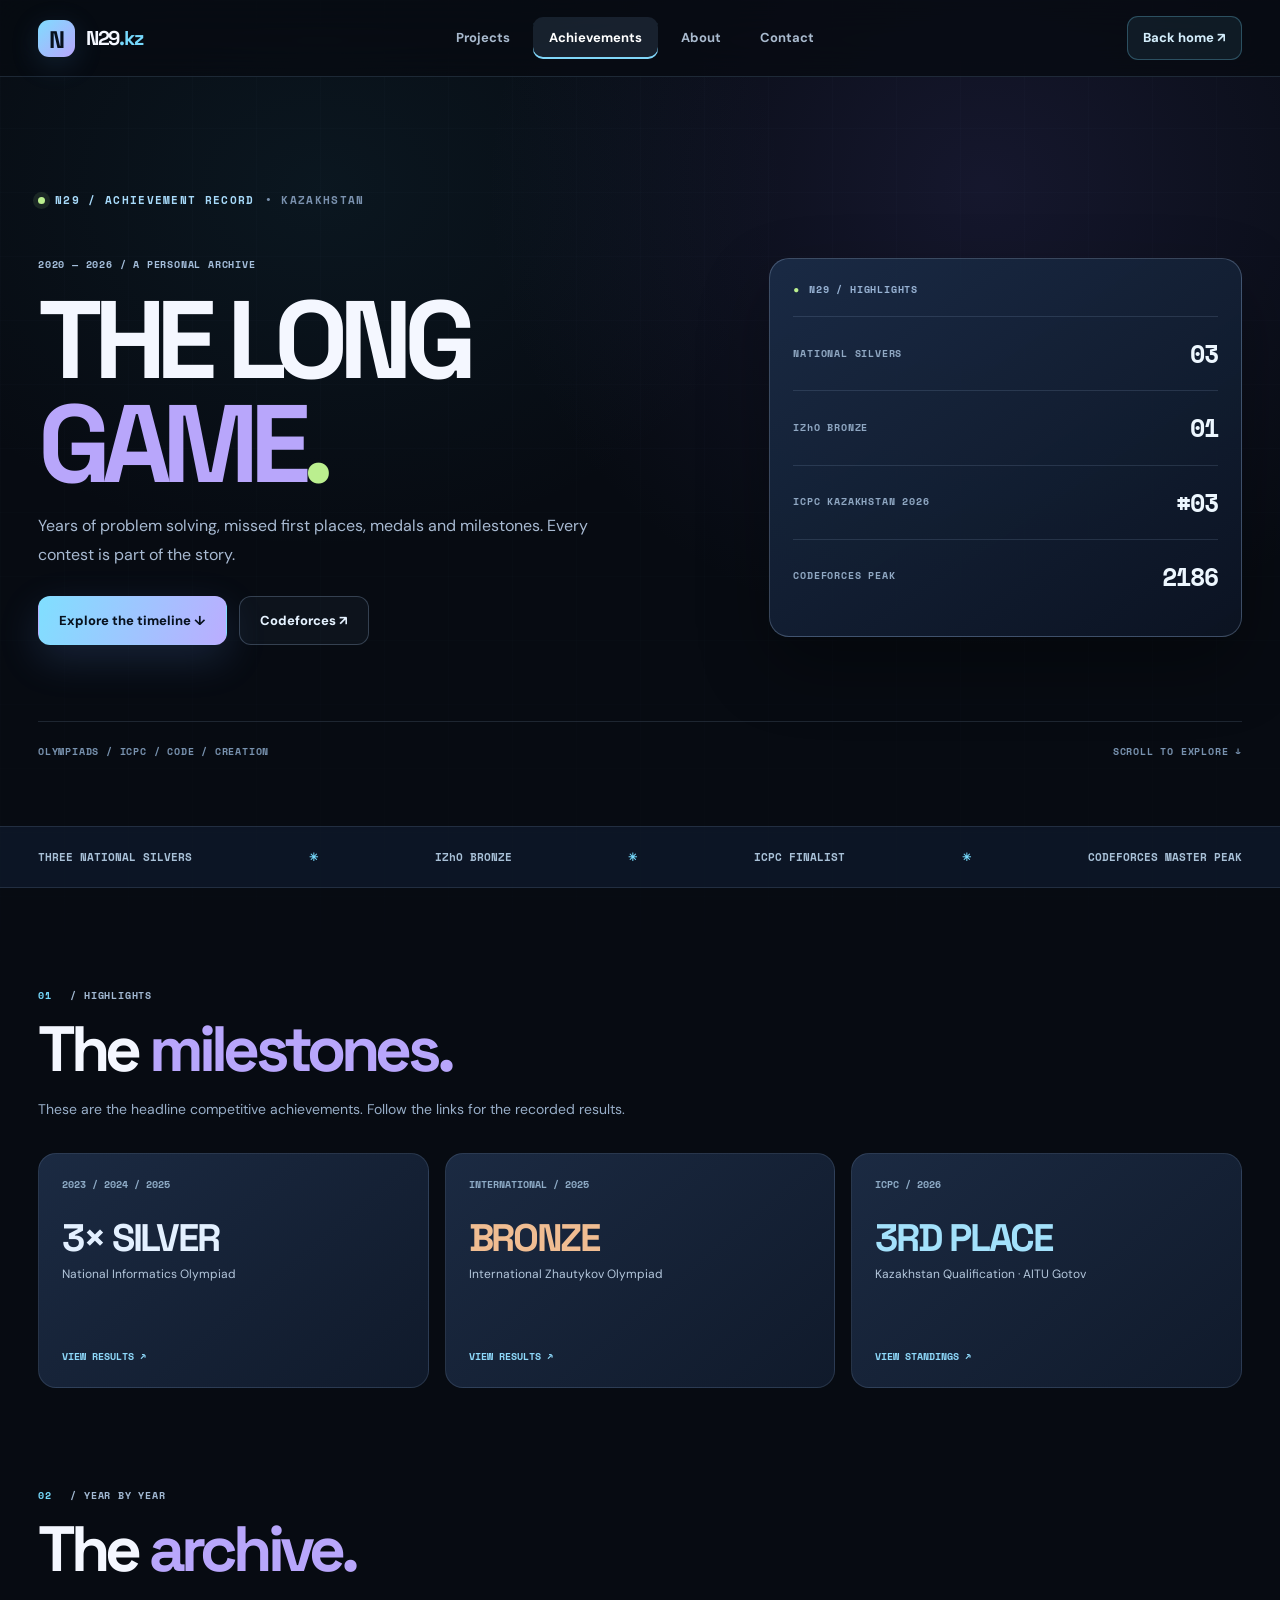
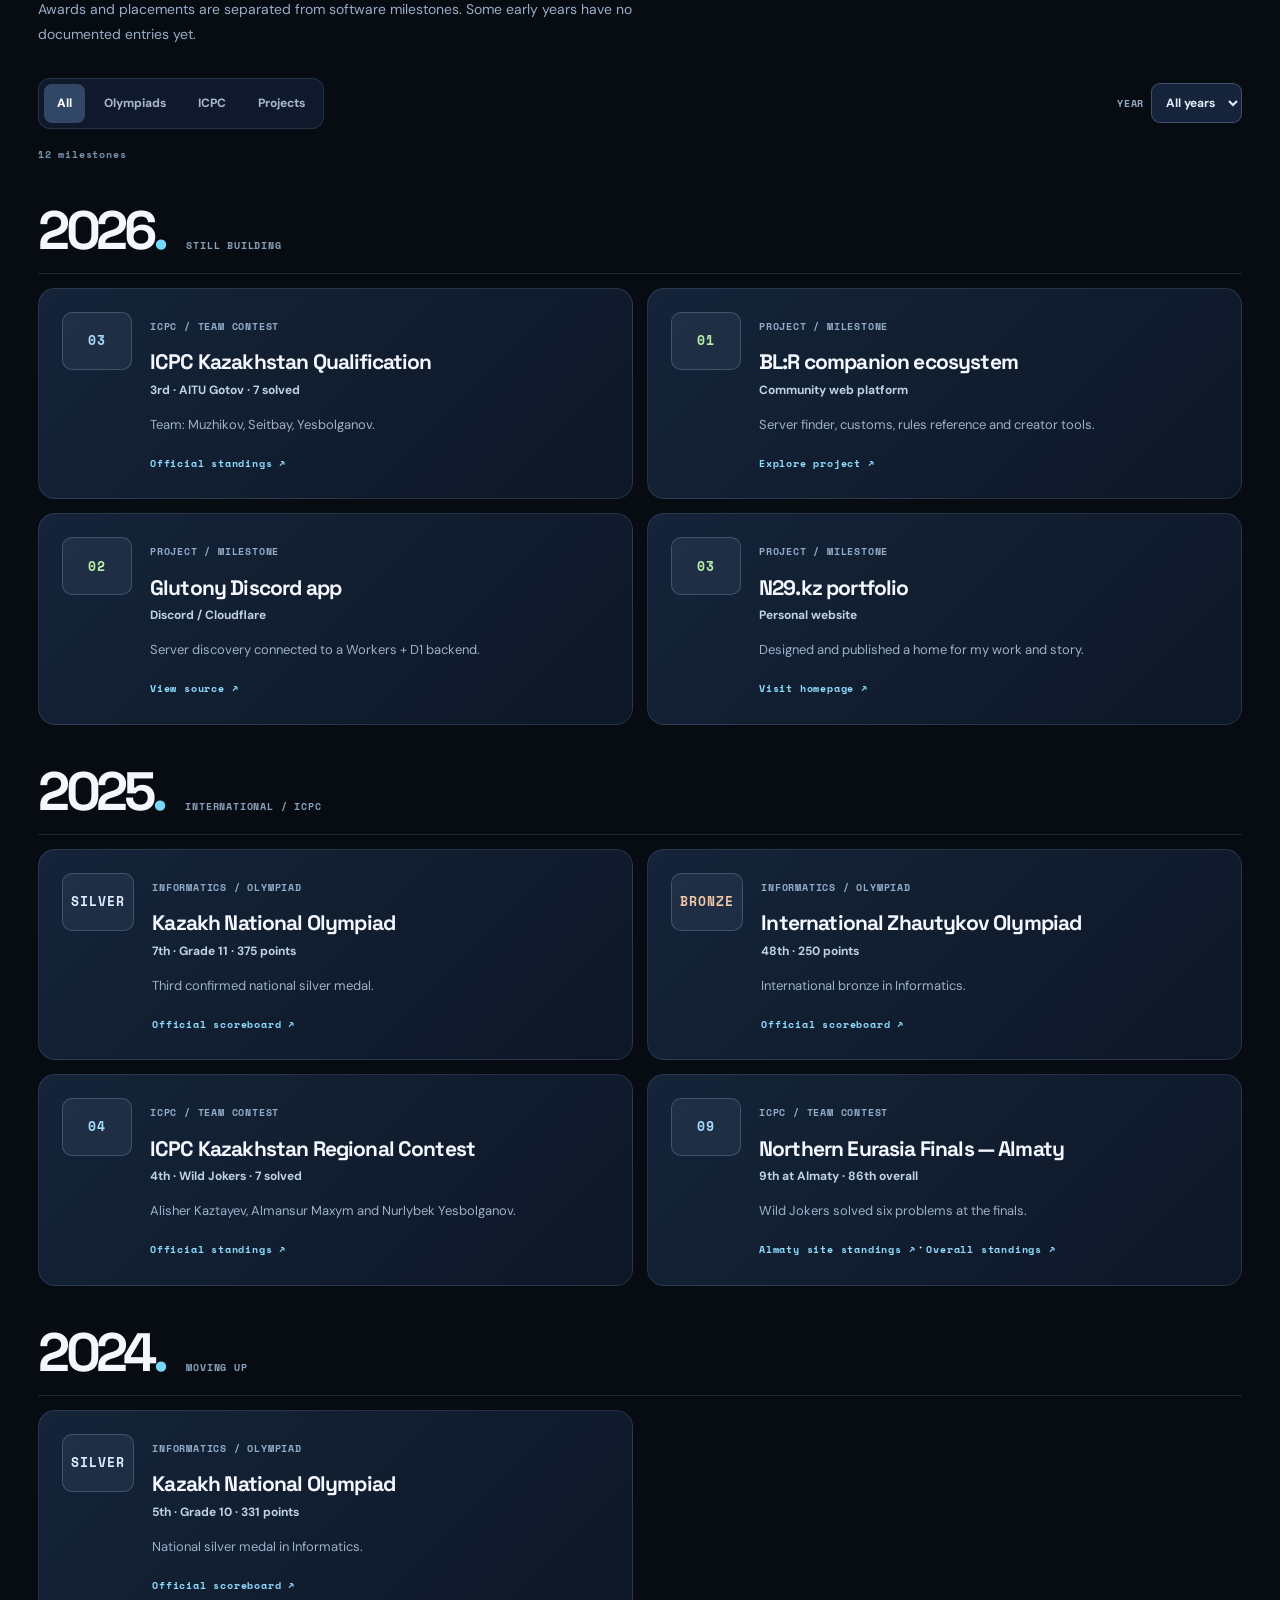
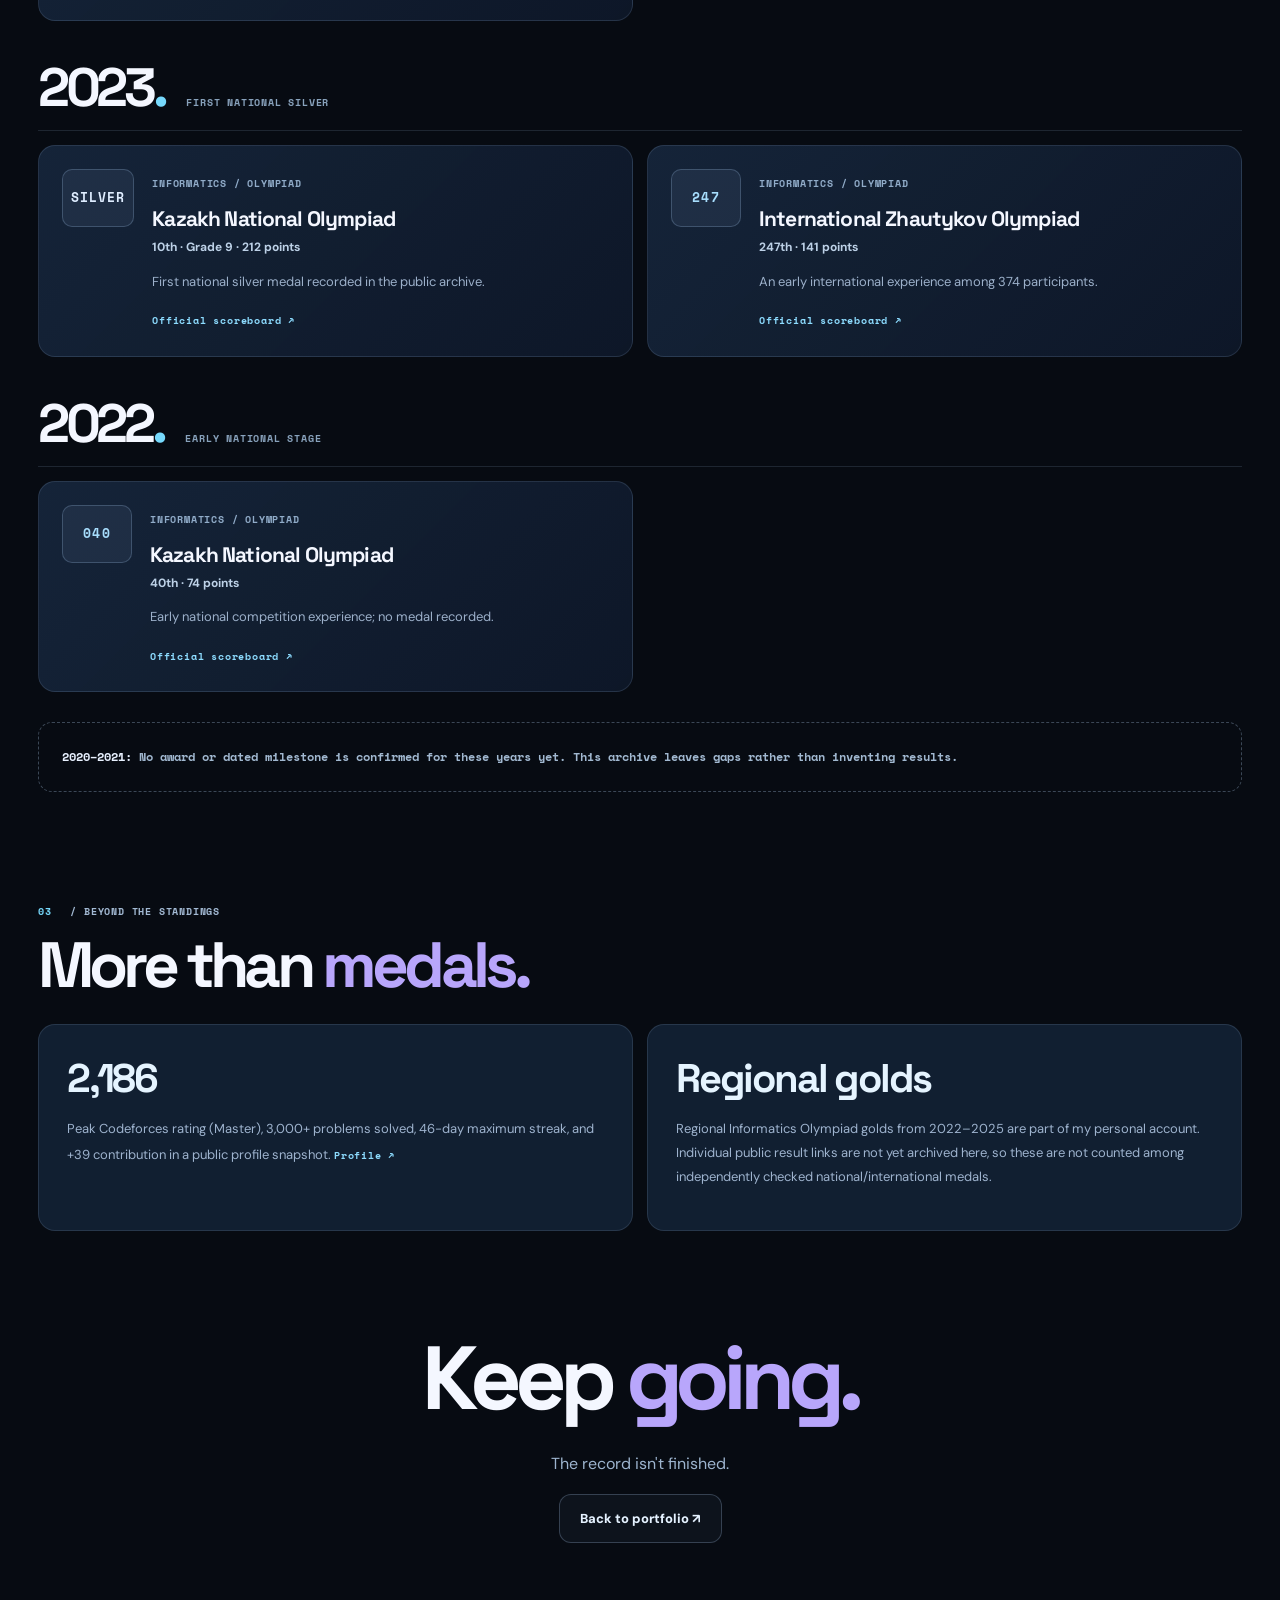
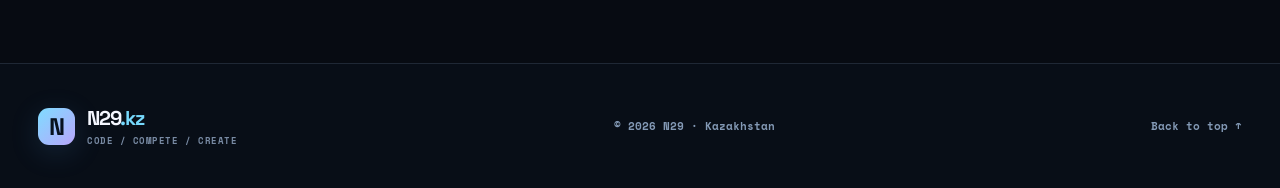
==== commit bc412a01: "Link both NERC Almaty and overall standings" ====
--- a/achievements/index.html
+++ b/achievements/index.html
@@ -35,7 +35,7 @@
 <button type="button" aria-pressed="true" data-category-filter="all">All</button><button type="button" aria-pressed="false" data-category-filter="olympiad">Olympiads</button>
 <button type="button" aria-pressed="false" data-category-filter="icpc">ICPC</button><button type="button" aria-pressed="false" data-category-filter="projects">Projects</button></div>
 <label for="a-year-select">YEAR <select id="a-year-select"><option value="all">All years</option><option value="2026">2026</option><option value="2025">2025</option><option value="2024">2024</option><option value="2023">2023</option><option value="2022">2022</option><option value="2021">2021</option><option value="2020">2020</option></select></label></div>
-<p class="a-count" id="a-count" aria-live="polite">12 milestones</p><div id="a-records"><section class="a-year" data-year-group="2026" aria-labelledby="year-2026"><div class="a-year-header"><h3 id="year-2026">2026<span>.</span></h3><span class="a-year-label">STILL BUILDING</span></div><div class="a-card-grid"><article class="a-card" data-achievement data-year="2026" data-category="icpc" data-type="place"><div class="a-rank">03</div><div class="a-card-body"><span class="a-tag">ICPC / TEAM CONTEST</span><h4>ICPC Kazakhstan Qualification</h4><small>3rd · AITU Gotov · 7 solved</small><p>Team: Muzhikov, Seitbay, Yesbolganov.</p><a class="a-proof" href="https://esep-old.cpfed.kz/contest/8icpc26/ranking/" target="_blank" rel="noopener noreferrer">Official standings ↗</a></div></article><article class="a-card" data-achievement data-year="2026" data-category="projects" data-type="project"><div class="a-rank">01</div><div class="a-card-body"><span class="a-tag">PROJECT / MILESTONE</span><h4>BL:R companion ecosystem</h4><small>Community web platform</small><p>Server finder, customs, rules reference and creator tools.</p><a class="a-proof" href="https://blr.n29.kz/" target="_blank" rel="noopener noreferrer">Explore project ↗</a></div></article><article class="a-card" data-achievement data-year="2026" data-category="projects" data-type="project"><div class="a-rank">02</div><div class="a-card-body"><span class="a-tag">PROJECT / MILESTONE</span><h4>Glutony Discord app</h4><small>Discord / Cloudflare</small><p>Server discovery connected to a Workers + D1 backend.</p><a class="a-proof" href="https://github.com/N29dev/Glutony" target="_blank" rel="noopener noreferrer">View source ↗</a></div></article><article class="a-card" data-achievement data-year="2026" data-category="projects" data-type="project"><div class="a-rank">03</div><div class="a-card-body"><span class="a-tag">PROJECT / MILESTONE</span><h4>N29.kz portfolio</h4><small>Personal website</small><p>Designed and published a home for my work and story.</p><a class="a-proof" href="https://n29.kz/" >Visit homepage ↗</a></div></article></div></section><section class="a-year" data-year-group="2025" aria-labelledby="year-2025"><div class="a-year-header"><h3 id="year-2025">2025<span>.</span></h3><span class="a-year-label">INTERNATIONAL / ICPC</span></div><div class="a-card-grid"><article class="a-card" data-achievement data-year="2025" data-category="olympiad" data-type="silver"><div class="a-rank">SILVER</div><div class="a-card-body"><span class="a-tag">INFORMATICS / OLYMPIAD</span><h4>Kazakh National Olympiad</h4><small>7th · Grade 11 · 375 points</small><p>Third confirmed national silver medal.</p><a class="a-proof" href="https://scoreboard.bc-pf.org/en/results/informatics/national-olympiad/2025" target="_blank" rel="noopener noreferrer">Official scoreboard ↗</a></div></article><article class="a-card" data-achievement data-year="2025" data-category="olympiad" data-type="bronze"><div class="a-rank">BRONZE</div><div class="a-card-body"><span class="a-tag">INFORMATICS / OLYMPIAD</span><h4>International Zhautykov Olympiad</h4><small>48th · 250 points</small><p>International bronze in Informatics.</p><a class="a-proof" href="https://scoreboard.bc-pf.org/en/results/informatics/international-zhautykov-olympiad/2025" target="_blank" rel="noopener noreferrer">Official scoreboard ↗</a></div></article><article class="a-card" data-achievement data-year="2025" data-category="icpc" data-type="place"><div class="a-rank">04</div><div class="a-card-body"><span class="a-tag">ICPC / TEAM CONTEST</span><h4>ICPC Kazakhstan Regional Contest</h4><small>4th · Wild Jokers · 7 solved</small><p>Alisher Kaztayev, Almansur Maxym and Nurlybek Yesbolganov.</p><a class="a-proof" href="https://neerc.ifmo.ru/archive/2025/kazakhstan/standings.html" target="_blank" rel="noopener noreferrer">Official standings ↗</a></div></article><article class="a-card" data-achievement data-year="2025" data-category="icpc" data-type="place"><div class="a-rank">09</div><div class="a-card-body"><span class="a-tag">ICPC / TEAM CONTEST</span><h4>Northern Eurasia Finals — Almaty</h4><small>9th at Almaty · 86th overall</small><p>Wild Jokers solved six problems at the finals.</p><a class="a-proof" href="https://nerc.itmo.ru/archive/2025/standings-kaz.html" target="_blank" rel="noopener noreferrer">Almaty site standings ↗</a></div></article></div></section><section class="a-year" data-year-group="2024" aria-labelledby="year-2024"><div class="a-year-header"><h3 id="year-2024">2024<span>.</span></h3><span class="a-year-label">MOVING UP</span></div><div class="a-card-grid"><article class="a-card" data-achievement data-year="2024" data-category="olympiad" data-type="silver"><div class="a-rank">SILVER</div><div class="a-card-body"><span class="a-tag">INFORMATICS / OLYMPIAD</span><h4>Kazakh National Olympiad</h4><small>5th · Grade 10 · 331 points</small><p>National silver medal in Informatics.</p><a class="a-proof" href="https://scoreboard.bc-pf.org/en/results/informatics/national-olympiad/2024" target="_blank" rel="noopener noreferrer">Official scoreboard ↗</a></div></article></div></section><section class="a-year" data-year-group="2023" aria-labelledby="year-2023"><div class="a-year-header"><h3 id="year-2023">2023<span>.</span></h3><span class="a-year-label">FIRST NATIONAL SILVER</span></div><div class="a-card-grid"><article class="a-card" data-achievement data-year="2023" data-category="olympiad" data-type="silver"><div class="a-rank">SILVER</div><div class="a-card-body"><span class="a-tag">INFORMATICS / OLYMPIAD</span><h4>Kazakh National Olympiad</h4><small>10th · Grade 9 · 212 points</small><p>First national silver medal recorded in the public archive.</p><a class="a-proof" href="https://scoreboard.bc-pf.org/en/results/informatics/national-olympiad/2023" target="_blank" rel="noopener noreferrer">Official scoreboard ↗</a></div></article><article class="a-card" data-achievement data-year="2023" data-category="olympiad" data-type="participation"><div class="a-rank">247</div><div class="a-card-body"><span class="a-tag">INFORMATICS / OLYMPIAD</span><h4>International Zhautykov Olympiad</h4><small>247th · 141 points</small><p>An early international experience among 374 participants.</p><a class="a-proof" href="https://scoreboard.bc-pf.org/en/results/informatics/international-zhautykov-olympiad/2023" target="_blank" rel="noopener noreferrer">Official scoreboard ↗</a></div></article></div></section><section class="a-year" data-year-group="2022" aria-labelledby="year-2022"><div class="a-year-header"><h3 id="year-2022">2022<span>.</span></h3><span class="a-year-label">EARLY NATIONAL STAGE</span></div><div class="a-card-grid"><article class="a-card" data-achievement data-year="2022" data-category="olympiad" data-type="participation"><div class="a-rank">040</div><div class="a-card-body"><span class="a-tag">INFORMATICS / OLYMPIAD</span><h4>Kazakh National Olympiad</h4><small>40th · 74 points</small><p>Early national competition experience; no medal recorded.</p><a class="a-proof" href="https://scoreboard.bc-pf.org/en/results/informatics/national-olympiad/2022" target="_blank" rel="noopener noreferrer">Official scoreboard ↗</a></div></article></div></section></div>
+<p class="a-count" id="a-count" aria-live="polite">12 milestones</p><div id="a-records"><section class="a-year" data-year-group="2026" aria-labelledby="year-2026"><div class="a-year-header"><h3 id="year-2026">2026<span>.</span></h3><span class="a-year-label">STILL BUILDING</span></div><div class="a-card-grid"><article class="a-card" data-achievement data-year="2026" data-category="icpc" data-type="place"><div class="a-rank">03</div><div class="a-card-body"><span class="a-tag">ICPC / TEAM CONTEST</span><h4>ICPC Kazakhstan Qualification</h4><small>3rd · AITU Gotov · 7 solved</small><p>Team: Muzhikov, Seitbay, Yesbolganov.</p><a class="a-proof" href="https://esep-old.cpfed.kz/contest/8icpc26/ranking/" target="_blank" rel="noopener noreferrer">Official standings ↗</a></div></article><article class="a-card" data-achievement data-year="2026" data-category="projects" data-type="project"><div class="a-rank">01</div><div class="a-card-body"><span class="a-tag">PROJECT / MILESTONE</span><h4>BL:R companion ecosystem</h4><small>Community web platform</small><p>Server finder, customs, rules reference and creator tools.</p><a class="a-proof" href="https://blr.n29.kz/" target="_blank" rel="noopener noreferrer">Explore project ↗</a></div></article><article class="a-card" data-achievement data-year="2026" data-category="projects" data-type="project"><div class="a-rank">02</div><div class="a-card-body"><span class="a-tag">PROJECT / MILESTONE</span><h4>Glutony Discord app</h4><small>Discord / Cloudflare</small><p>Server discovery connected to a Workers + D1 backend.</p><a class="a-proof" href="https://github.com/N29dev/Glutony" target="_blank" rel="noopener noreferrer">View source ↗</a></div></article><article class="a-card" data-achievement data-year="2026" data-category="projects" data-type="project"><div class="a-rank">03</div><div class="a-card-body"><span class="a-tag">PROJECT / MILESTONE</span><h4>N29.kz portfolio</h4><small>Personal website</small><p>Designed and published a home for my work and story.</p><a class="a-proof" href="https://n29.kz/" >Visit homepage ↗</a></div></article></div></section><section class="a-year" data-year-group="2025" aria-labelledby="year-2025"><div class="a-year-header"><h3 id="year-2025">2025<span>.</span></h3><span class="a-year-label">INTERNATIONAL / ICPC</span></div><div class="a-card-grid"><article class="a-card" data-achievement data-year="2025" data-category="olympiad" data-type="silver"><div class="a-rank">SILVER</div><div class="a-card-body"><span class="a-tag">INFORMATICS / OLYMPIAD</span><h4>Kazakh National Olympiad</h4><small>7th · Grade 11 · 375 points</small><p>Third confirmed national silver medal.</p><a class="a-proof" href="https://scoreboard.bc-pf.org/en/results/informatics/national-olympiad/2025" target="_blank" rel="noopener noreferrer">Official scoreboard ↗</a></div></article><article class="a-card" data-achievement data-year="2025" data-category="olympiad" data-type="bronze"><div class="a-rank">BRONZE</div><div class="a-card-body"><span class="a-tag">INFORMATICS / OLYMPIAD</span><h4>International Zhautykov Olympiad</h4><small>48th · 250 points</small><p>International bronze in Informatics.</p><a class="a-proof" href="https://scoreboard.bc-pf.org/en/results/informatics/international-zhautykov-olympiad/2025" target="_blank" rel="noopener noreferrer">Official scoreboard ↗</a></div></article><article class="a-card" data-achievement data-year="2025" data-category="icpc" data-type="place"><div class="a-rank">04</div><div class="a-card-body"><span class="a-tag">ICPC / TEAM CONTEST</span><h4>ICPC Kazakhstan Regional Contest</h4><small>4th · Wild Jokers · 7 solved</small><p>Alisher Kaztayev, Almansur Maxym and Nurlybek Yesbolganov.</p><a class="a-proof" href="https://neerc.ifmo.ru/archive/2025/kazakhstan/standings.html" target="_blank" rel="noopener noreferrer">Official standings ↗</a></div></article><article class="a-card" data-achievement data-year="2025" data-category="icpc" data-type="place"><div class="a-rank">09</div><div class="a-card-body"><span class="a-tag">ICPC / TEAM CONTEST</span><h4>Northern Eurasia Finals — Almaty</h4><small>9th at Almaty · 86th overall</small><p>Wild Jokers solved six problems at the finals.</p><a class="a-proof" href="https://nerc.itmo.ru/archive/2025/standings-kaz.html" target="_blank" rel="noopener noreferrer">Almaty site standings ↗</a> · <a class="a-proof" href="https://nerc.itmo.ru/archive/2025/standings.html" target="_blank" rel="noopener noreferrer">Overall standings ↗</a></div></article></div></section><section class="a-year" data-year-group="2024" aria-labelledby="year-2024"><div class="a-year-header"><h3 id="year-2024">2024<span>.</span></h3><span class="a-year-label">MOVING UP</span></div><div class="a-card-grid"><article class="a-card" data-achievement data-year="2024" data-category="olympiad" data-type="silver"><div class="a-rank">SILVER</div><div class="a-card-body"><span class="a-tag">INFORMATICS / OLYMPIAD</span><h4>Kazakh National Olympiad</h4><small>5th · Grade 10 · 331 points</small><p>National silver medal in Informatics.</p><a class="a-proof" href="https://scoreboard.bc-pf.org/en/results/informatics/national-olympiad/2024" target="_blank" rel="noopener noreferrer">Official scoreboard ↗</a></div></article></div></section><section class="a-year" data-year-group="2023" aria-labelledby="year-2023"><div class="a-year-header"><h3 id="year-2023">2023<span>.</span></h3><span class="a-year-label">FIRST NATIONAL SILVER</span></div><div class="a-card-grid"><article class="a-card" data-achievement data-year="2023" data-category="olympiad" data-type="silver"><div class="a-rank">SILVER</div><div class="a-card-body"><span class="a-tag">INFORMATICS / OLYMPIAD</span><h4>Kazakh National Olympiad</h4><small>10th · Grade 9 · 212 points</small><p>First national silver medal recorded in the public archive.</p><a class="a-proof" href="https://scoreboard.bc-pf.org/en/results/informatics/national-olympiad/2023" target="_blank" rel="noopener noreferrer">Official scoreboard ↗</a></div></article><article class="a-card" data-achievement data-year="2023" data-category="olympiad" data-type="participation"><div class="a-rank">247</div><div class="a-card-body"><span class="a-tag">INFORMATICS / OLYMPIAD</span><h4>International Zhautykov Olympiad</h4><small>247th · 141 points</small><p>An early international experience among 374 participants.</p><a class="a-proof" href="https://scoreboard.bc-pf.org/en/results/informatics/international-zhautykov-olympiad/2023" target="_blank" rel="noopener noreferrer">Official scoreboard ↗</a></div></article></div></section><section class="a-year" data-year-group="2022" aria-labelledby="year-2022"><div class="a-year-header"><h3 id="year-2022">2022<span>.</span></h3><span class="a-year-label">EARLY NATIONAL STAGE</span></div><div class="a-card-grid"><article class="a-card" data-achievement data-year="2022" data-category="olympiad" data-type="participation"><div class="a-rank">040</div><div class="a-card-body"><span class="a-tag">INFORMATICS / OLYMPIAD</span><h4>Kazakh National Olympiad</h4><small>40th · 74 points</small><p>Early national competition experience; no medal recorded.</p><a class="a-proof" href="https://scoreboard.bc-pf.org/en/results/informatics/national-olympiad/2022" target="_blank" rel="noopener noreferrer">Official scoreboard ↗</a></div></article></div></section></div>
 <div class="a-empty" id="a-empty" hidden><strong>No documented milestone for this selection yet.</strong><p>The earliest records are still incomplete.</p><button id="a-reset" type="button">Show all ↗</button></div>
 <p class="a-note"><strong>2020–2021:</strong> No award or dated milestone is confirmed for these years yet. This archive leaves gaps rather than inventing results.</p></section>
 <section class="wrap a-section" aria-labelledby="extra-title"><div class="a-section-meta"><b>03</b> / BEYOND THE STANDINGS</div><h2 class="a-title" id="extra-title">More than <em>medals.</em></h2>
--- a/achievements/achievements.css
+++ b/achievements/achievements.css
@@ -46,3 +46,6 @@
 @media(max-width:920px){.a-hero-layout{grid-template-columns:1fr}.a-medals{grid-template-columns:repeat(2,minmax(0,1fr))}}
 @media(max-width:690px){.a-hero{padding-top:55px}.a-card-grid,.a-medals,.a-extra-grid{grid-template-columns:1fr}.a-section{padding-top:72px}.a-card{padding:17px;gap:12px}.a-rank{min-width:57px;min-height:55px}.a-hero-bottom{margin-top:45px}.a-filters{align-items:stretch}.a-filters label{width:100%;display:flex;justify-content:space-between;align-items:center}.a-filters select{flex:1;max-width:230px}.a-categories{width:100%;justify-content:space-between}.a-categories button{padding-inline:8px}}
 @media(prefers-reduced-motion:reduce){.a-medal,.a-card{transition:none}}
+
+/* Keep the return path accessible where the shared mobile nav hides links. */
+@media(max-width:750px){.achievements-page .nav-cta{display:inline-flex}}
